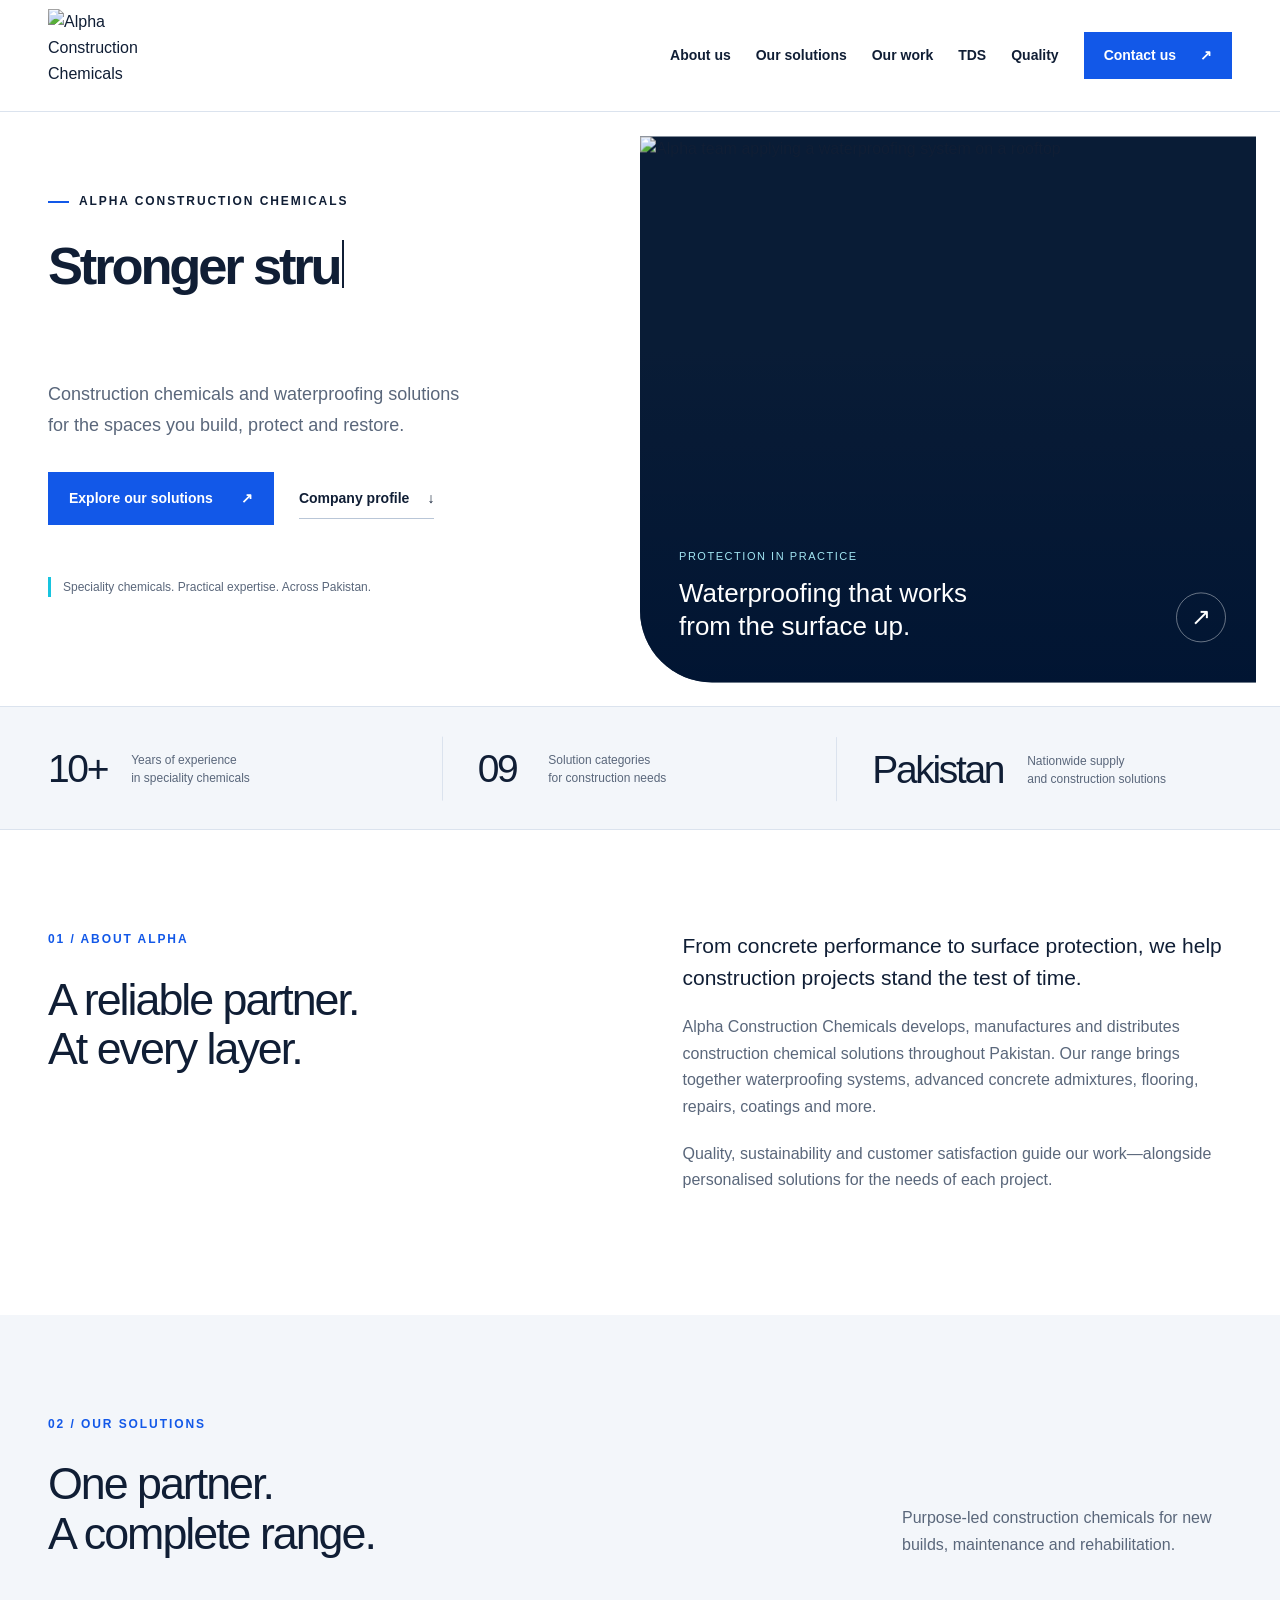
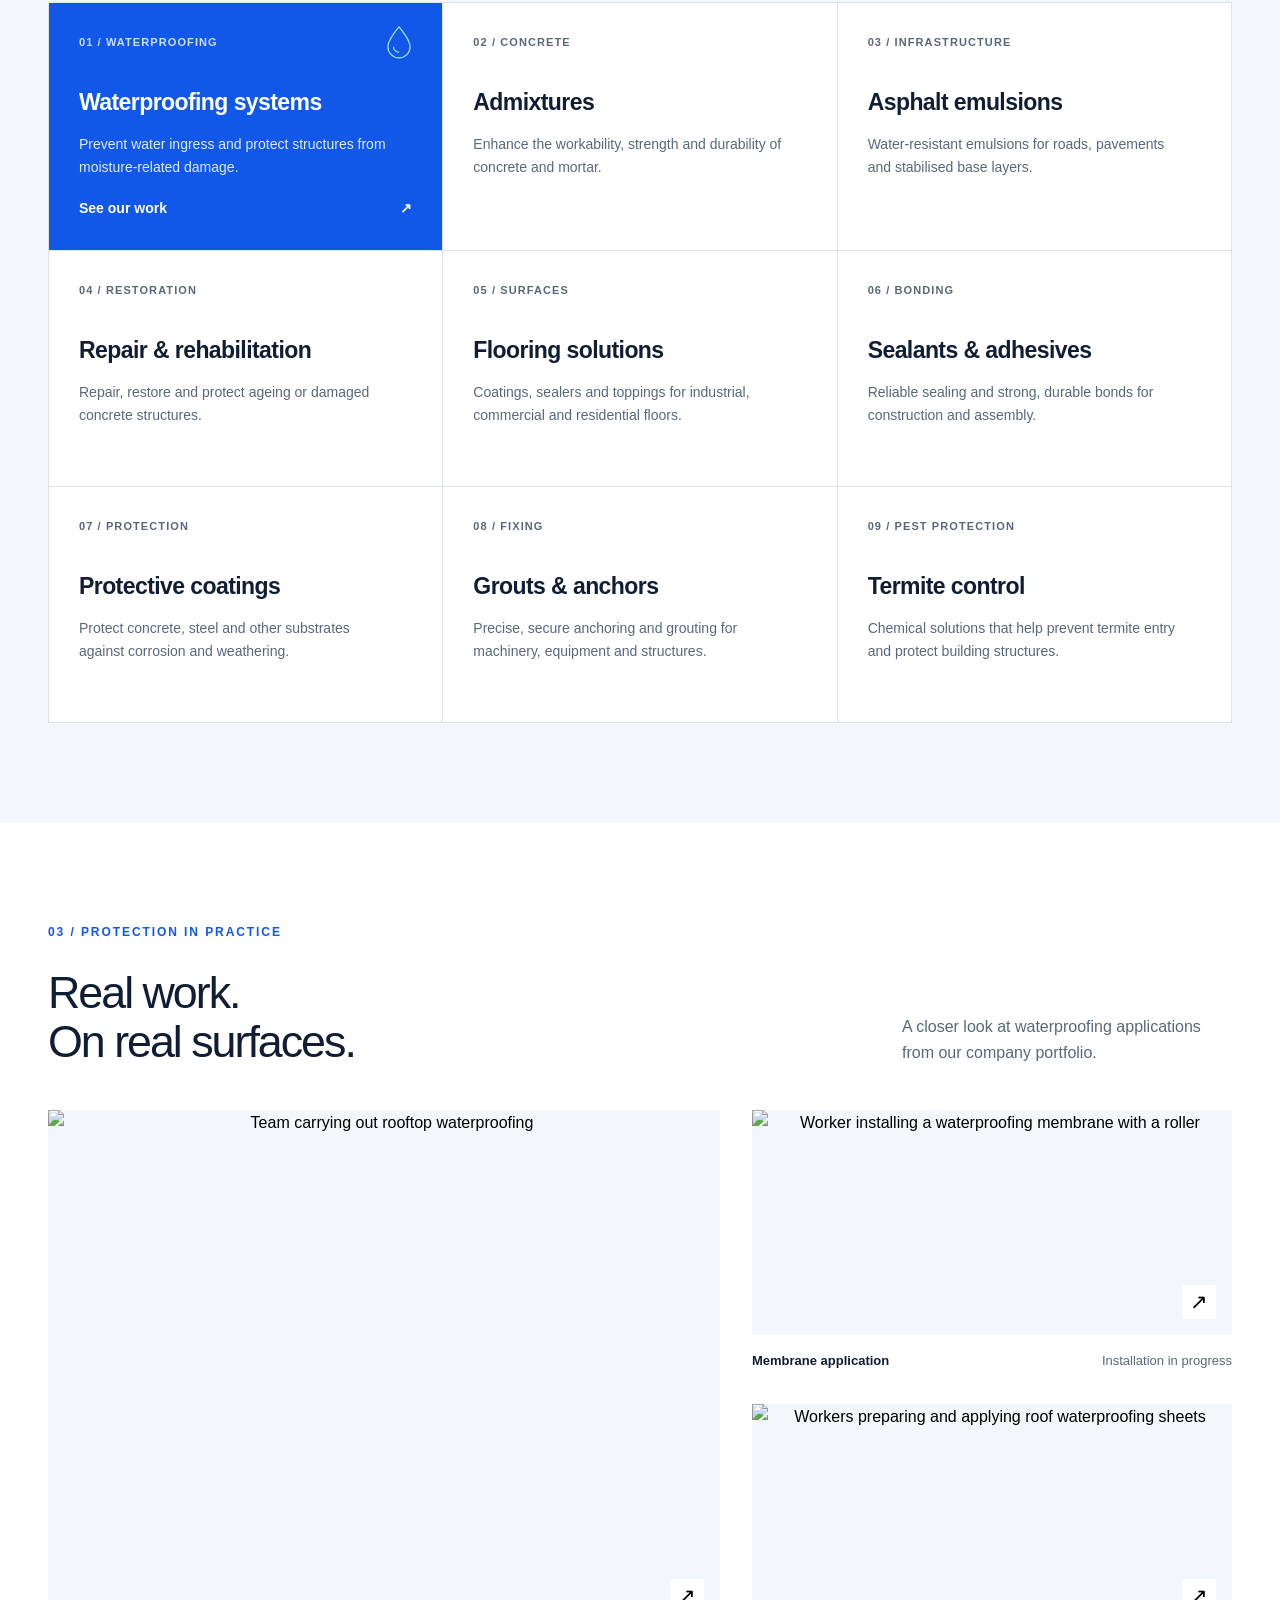
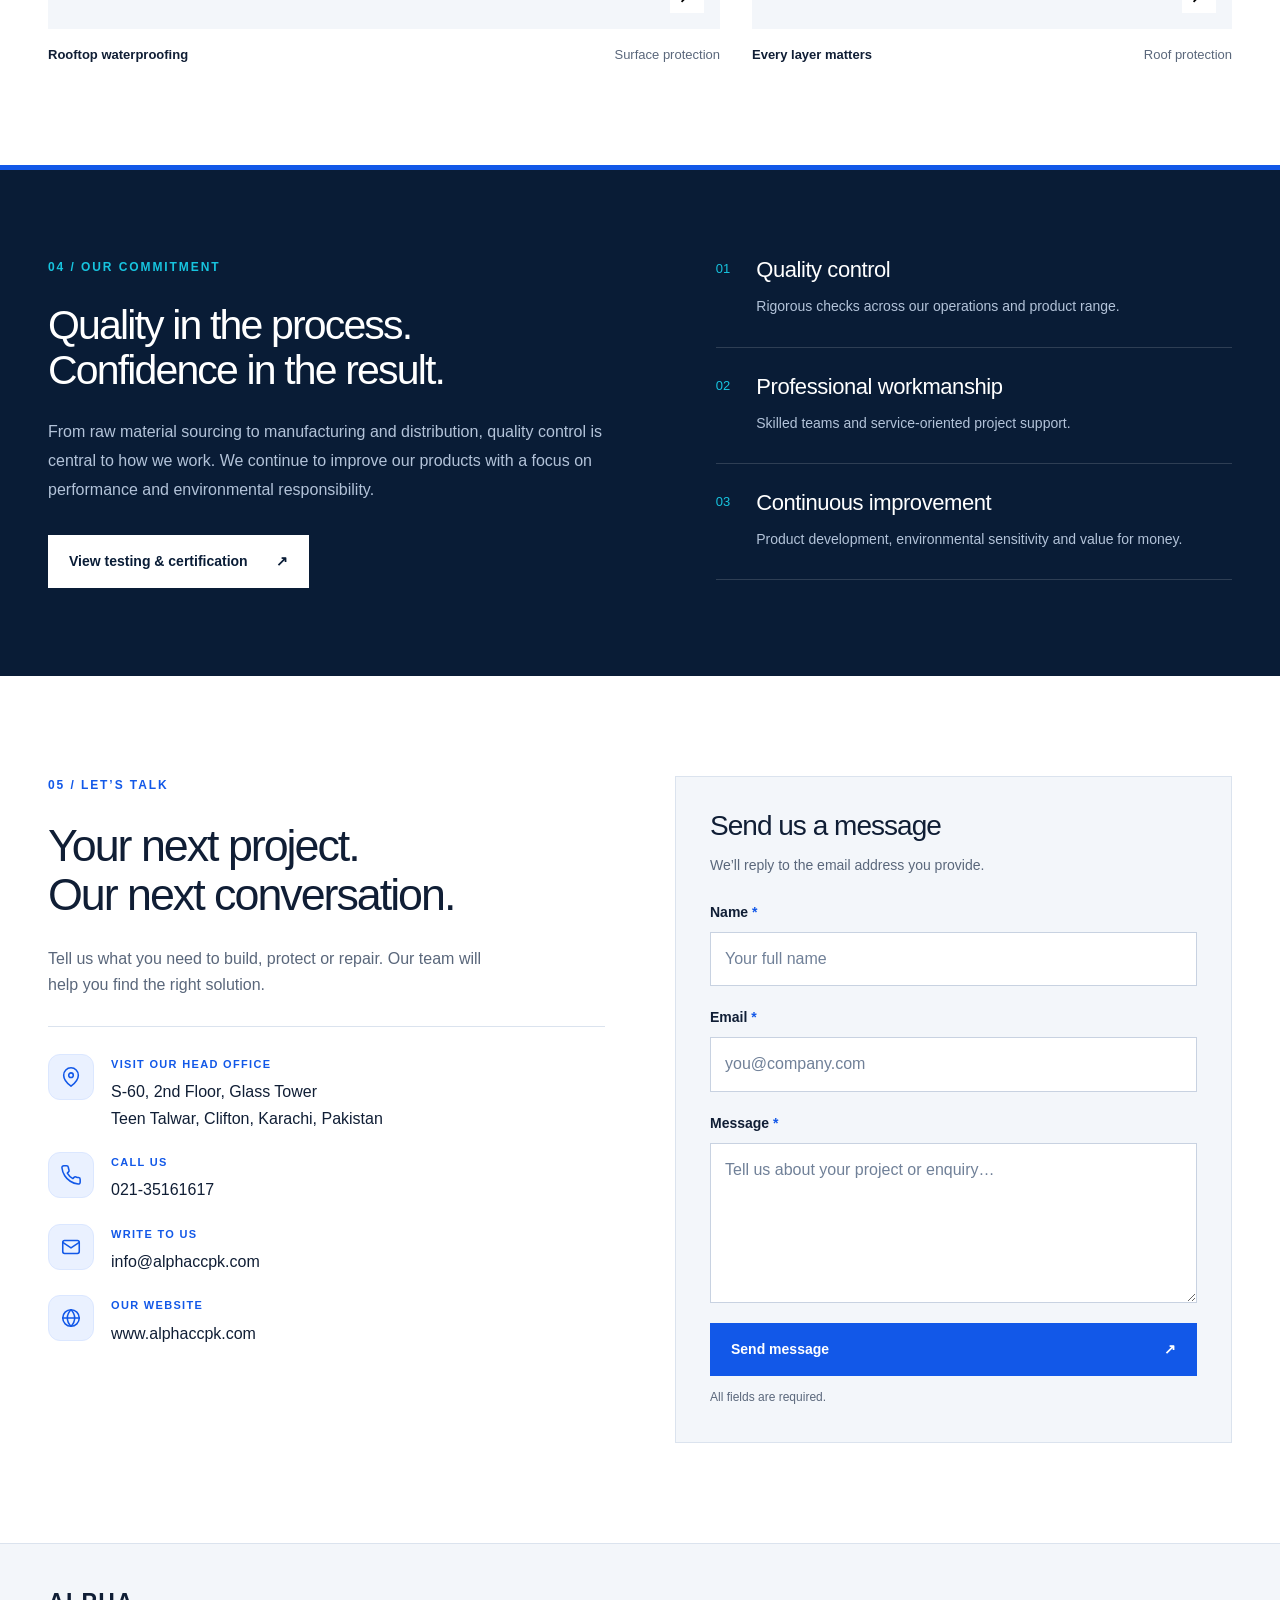
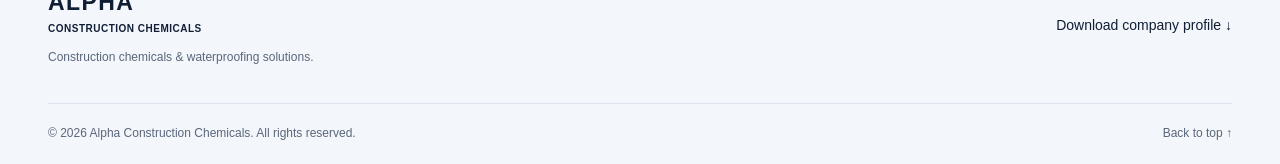
==== index.html @ d0234225 "ALPHA WEB" ====
<!DOCTYPE html>
<html lang="en">

<head>
    <meta charset="UTF-8">
    <meta name="viewport" content="width=device-width, initial-scale=1.0">
    <title>Alpha Construction Chemicals | Waterproofing & Construction Solutions</title>
    <meta name="description"
        content="Alpha Construction Chemicals delivers waterproofing, concrete admixtures, flooring, repair and protective coating solutions across Pakistan. Based in Clifton, Karachi.">
    <meta name="theme-color" content="#074ee8">
    <link rel="icon"
        href="data:image/svg+xml,%3Csvg xmlns='http://www.w3.org/2000/svg' viewBox='0 0 32 32'%3E%3Crect width='32' height='32' rx='6' fill='%23074ee8'/%3E%3Cpath d='M6 24L16 7l10 17h-6l-4-7-4 7z' fill='white'/%3E%3C/svg%3E">
    <link rel="stylesheet" href="styles.css?v=9">
    <script src="typing.js?v=8" defer></script>
    <script src="script.js?v=8" defer></script>
</head>

<body>
    <a class="skip" href="#main">Skip to content</a>
    <header class="header">
        <div class="wrap nav-wrap"><a href="#home" class="brand" aria-label="Alpha Construction Chemicals home"><img
                    src="assets/logo.png" alt="Alpha Construction Chemicals" width="140" height="88"></a><button
                class="menu-toggle" aria-controls="nav" aria-expanded="false">Menu <span
                    aria-hidden="true">☰</span></button>
            <nav id="nav" aria-label="Main navigation"><a href="#about">About us</a><a href="#solutions">Our
                    solutions</a><a href="#projects">Our work</a><a href="tds.html">TDS</a><a
                    href="#quality">Quality</a><a class="nav-cta" href="#contact">Contact us <span
                        aria-hidden="true">↗</span></a></nav>
        </div>
    </header>
    <main id="main">
        <section class="hero" id="home">
            <div class="hero-copy">
                <div class="eyebrow"><span></span> ALPHA CONSTRUCTION CHEMICALS</div>
                <h1>Stronger structures<br><em>Lasting protection   </em></h1>
                <p>Construction chemicals and waterproofing solutions for the spaces you build, protect and restore.</p>
                <div class="actions"><a class="button primary" href="#solutions">Explore our solutions <span
                            aria-hidden="true">↗</span></a><a class="text-link" href="assets/alpha-company-profile.pdf"
                        download>Company profile <span aria-hidden="true">↓</span></a></div>
                <div class="hero-note"><span class="tiny-line"></span> Speciality chemicals. Practical expertise. Across
                    Pakistan.</div>
            </div>
            <div class="hero-visual"><img src="assets/project-3.jpeg"
                    alt="Alpha team applying a waterproofing system on a rooftop" fetchpriority="high">
                <div class="image-shade"></div>
                <div class="image-label"><span>PROTECTION IN PRACTICE</span><strong>Waterproofing that works<br>from the
                        surface up.</strong></div><a class="image-arrow" href="#projects"
                    aria-label="View our project gallery">↗</a>
            </div>
        </section>
        <div class="proof-strip">
            <div class="wrap proof-grid">
                <div><strong aria-label="10 plus"><span data-count="10" data-suffix="+"
                            aria-hidden="true">10+</span></strong><span>Years of experience<br>in speciality
                        chemicals</span></div>
                <div><strong aria-label="9"><span data-count="9" data-digits="2"
                            aria-hidden="true">09</span></strong><span>Solution categories<br>for construction
                        needs</span></div>
                <div><strong>Pakistan</strong><span>Nationwide supply<br>and construction solutions</span></div>
            </div>
        </div>
        <section class="section about wrap" id="about">
            <div>
                <div class="eyebrow blue">01 / ABOUT ALPHA</div>
                <h2>A reliable partner.<br>At every layer.</h2>
            </div>
            <div class="about-copy">
                <p class="lead">From concrete performance to surface protection, we help construction projects stand the
                    test of time.</p>
                <p>Alpha Construction Chemicals develops, manufactures and distributes construction chemical solutions
                    throughout Pakistan. Our range brings together waterproofing systems, advanced concrete admixtures,
                    flooring, repairs, coatings and more.</p>
                <p>Quality, sustainability and customer satisfaction guide our work—alongside personalised solutions for
                    the needs of each project.</p>
            </div>
        </section>
        <section class="solutions section" id="solutions">
            <div class="wrap">
                <div class="section-heading">
                    <div>
                        <div class="eyebrow blue">02 / OUR SOLUTIONS</div>
                        <h2>One partner.<br>A complete range.</h2>
                    </div>
                    <p>Purpose-led construction chemicals for new builds, maintenance and rehabilitation.</p>
                </div>
                <div class="solution-grid">
                    <article class="solution-card featured"><span class="card-number">01 / WATERPROOFING</span><svg
                            class="solution-icon" viewBox="0 0 48 48" fill="none" stroke="currentColor"
                            stroke-width="1.5" aria-hidden="true">
                            <path d="M24 5S10 21 10 30a14 14 0 0 0 28 0C38 21 24 5 24 5Z" />
                            <path d="M17 30a7 7 0 0 0 7 7" />
                        </svg>
                        <h3>Waterproofing systems</h3>
                        <p>Prevent water ingress and protect structures from moisture-related damage.</p><a
                            href="#projects">See our work <span aria-hidden="true">↗</span></a>
                    </article>
                    <article class="solution-card"><span class="card-number">02 / CONCRETE</span>
                        <h3>Admixtures</h3>
                        <p>Enhance the workability, strength and durability of concrete and mortar.</p>
                    </article>
                    <article class="solution-card"><span class="card-number">03 / INFRASTRUCTURE</span>
                        <h3>Asphalt emulsions</h3>
                        <p>Water-resistant emulsions for roads, pavements and stabilised base layers.</p>
                    </article>
                    <article class="solution-card"><span class="card-number">04 / RESTORATION</span>
                        <h3>Repair & rehabilitation</h3>
                        <p>Repair, restore and protect ageing or damaged concrete structures.</p>
                    </article>
                    <article class="solution-card"><span class="card-number">05 / SURFACES</span>
                        <h3>Flooring solutions</h3>
                        <p>Coatings, sealers and toppings for industrial, commercial and residential floors.</p>
                    </article>
                    <article class="solution-card"><span class="card-number">06 / BONDING</span>
                        <h3>Sealants & adhesives</h3>
                        <p>Reliable sealing and strong, durable bonds for construction and assembly.</p>
                    </article>
                    <article class="solution-card"><span class="card-number">07 / PROTECTION</span>
                        <h3>Protective coatings</h3>
                        <p>Protect concrete, steel and other substrates against corrosion and weathering.</p>
                    </article>
                    <article class="solution-card"><span class="card-number">08 / FIXING</span>
                        <h3>Grouts & anchors</h3>
                        <p>Precise, secure anchoring and grouting for machinery, equipment and structures.</p>
                    </article>
                    <article class="solution-card"><span class="card-number">09 / PEST PROTECTION</span>
                        <h3>Termite control</h3>
                        <p>Chemical solutions that help prevent termite entry and protect building structures.</p>
                    </article>
                </div>
            </div>
        </section>
        <section class="section wrap" id="projects">
            <div class="section-heading">
                <div>
                    <div class="eyebrow blue">03 / PROTECTION IN PRACTICE</div>
                    <h2>Real work.<br>On real surfaces.</h2>
                </div>
                <p>A closer look at waterproofing applications from our company portfolio.</p>
            </div>
            <div class="gallery">
                <figure class="gallery-main"><button class="photo-button" data-photo="assets/project-3.jpeg"
                        data-caption="Rooftop waterproofing application"
                        aria-label="Enlarge rooftop waterproofing photograph"><img src="assets/project-3.jpeg"
                            loading="lazy" alt="Team carrying out rooftop waterproofing"><span class="enlarge"
                            aria-hidden="true">↗</span></button>
                    <figcaption><strong>Rooftop waterproofing</strong><span>Surface protection</span></figcaption>
                </figure>
                <figure><button class="photo-button" data-photo="assets/project-2.jpeg"
                        data-caption="Waterproofing membrane installation"
                        aria-label="Enlarge membrane installation photograph"><img src="assets/project-2.jpeg"
                            loading="lazy" alt="Worker installing a waterproofing membrane with a roller"><span
                            class="enlarge" aria-hidden="true">↗</span></button>
                    <figcaption><strong>Membrane application</strong><span>Installation in progress</span></figcaption>
                </figure>
                <figure><button class="photo-button" data-photo="assets/project-1.jpeg"
                        data-caption="Roof membrane preparation and application"
                        aria-label="Enlarge roof membrane photograph"><img src="assets/project-1.jpeg" loading="lazy"
                            alt="Workers preparing and applying roof waterproofing sheets"><span class="enlarge"
                            aria-hidden="true">↗</span></button>
                    <figcaption><strong>Every layer matters</strong><span>Roof protection</span></figcaption>
                </figure>
            </div>
        </section>

        <section class="quality" id="quality">
            <div class="wrap quality-grid">
                <div>
                    <div class="eyebrow cyan">04 / OUR COMMITMENT</div>
                    <h2>Quality in the process.<br>Confidence in the result.</h2>
                    <p>From raw material sourcing to manufacturing and distribution, quality control is central to how
                        we work. We continue to improve our products with a focus on performance and environmental
                        responsibility.</p><a class="button light" href="assets/alpha-company-profile.pdf#page=11"
                        target="_blank" rel="noopener">View testing & certification <span
                            aria-hidden="true">↗</span></a>
                </div>
                <div class="quality-points">
                    <article><span>01</span>
                        <div>
                            <h3>Quality control</h3>
                            <p>Rigorous checks across our operations and product range.</p>
                        </div>
                    </article>
                    <article><span>02</span>
                        <div>
                            <h3>Professional workmanship</h3>
                            <p>Skilled teams and service-oriented project support.</p>
                        </div>
                    </article>
                    <article><span>03</span>
                        <div>
                            <h3>Continuous improvement</h3>
                            <p>Product development, environmental sensitivity and value for money.</p>
                        </div>
                    </article>
                </div>
            </div>
        </section>
        <section class="contact section wrap" id="contact">
            <div class="contact-summary">
                <div class="eyebrow blue">05 / LET’S TALK</div>
                <h2>Your next project.<br>Our next conversation.</h2>
                <p>Tell us what you need to build, protect or repair. Our team will help you find the right solution.
                </p>
                <address class="contact-details">
                    <div class="contact-row">
                        <div class="contact-icon" aria-hidden="true"><svg viewBox="0 0 24 24" fill="none"
                                stroke="currentColor" stroke-width="1.7" stroke-linecap="round" stroke-linejoin="round">
                                <path d="M20 10c0 6-8 12-8 12S4 16 4 10a8 8 0 1 1 16 0Z" />
                                <circle cx="12" cy="10" r="2.5" />
                            </svg></div>
                        <div class="contact-copy"><span>VISIT OUR HEAD OFFICE</span>
                            <p>S-60, 2nd Floor, Glass Tower<br>Teen Talwar, Clifton, Karachi, Pakistan</p>
                        </div>
                    </div>
                    <div class="contact-row">
                        <div class="contact-icon" aria-hidden="true"><svg viewBox="0 0 24 24" fill="none"
                                stroke="currentColor" stroke-width="1.7" stroke-linecap="round" stroke-linejoin="round">
                                <path
                                    d="M22 16.9v3a2 2 0 0 1-2.2 2 19.8 19.8 0 0 1-8.6-3.1 19.5 19.5 0 0 1-6-6 19.8 19.8 0 0 1-3.1-8.7A2 2 0 0 1 4.1 2h3a2 2 0 0 1 2 1.7c.1 1 .4 1.9.7 2.8a2 2 0 0 1-.5 2.1L8 9.9a16 16 0 0 0 6 6l1.3-1.3a2 2 0 0 1 2.1-.5c.9.3 1.8.6 2.8.7a2 2 0 0 1 1.8 2.1Z" />
                            </svg></div>
                        <div class="contact-copy"><span>CALL US</span><a href="tel:+922135161617">021-35161617</a></div>
                    </div>
                    <div class="contact-row">
                        <div class="contact-icon" aria-hidden="true"><svg viewBox="0 0 24 24" fill="none"
                                stroke="currentColor" stroke-width="1.7" stroke-linecap="round" stroke-linejoin="round">
                                <rect x="3" y="5" width="18" height="14" rx="2" />
                                <path d="m3 7 9 6 9-6" />
                            </svg></div>
                        <div class="contact-copy"><span>WRITE TO US</span><a
                                href="mailto:info@alphaccpk.com">info@alphaccpk.com</a></div>
                    </div>
                    <div class="contact-row">
                        <div class="contact-icon" aria-hidden="true"><svg viewBox="0 0 24 24" fill="none"
                                stroke="currentColor" stroke-width="1.7" stroke-linecap="round" stroke-linejoin="round">
                                <circle cx="12" cy="12" r="9" />
                                <path d="M3 12h18M12 3c3 3 4 6 4 9s-1 6-4 9c-3-3-4-6-4-9s1-6 4-9Z" />
                            </svg></div>
                        <div class="contact-copy"><span>OUR WEBSITE</span><a href="https://alphaccpk.com/"
                                target="_blank" rel="noopener">www.alphaccpk.com</a></div>
                    </div>
                </address>
            </div>
            <form class="contact-form" action="https://formsubmit.co/info@alphaccpk.com" method="POST">
                <h3>Send us a message</h3>
                <p>We’ll reply to the email address you provide.</p><input type="hidden" name="_subject"
                    value="New website enquiry | Alpha Construction Chemicals"><input type="hidden" name="_template"
                    value="table">
                <div class="form-trap" aria-hidden="true"><label for="contact-website">Leave this field
                        empty</label><input id="contact-website" type="text" name="_honey" tabindex="-1"
                        autocomplete="off"></div>
                <div class="field"><label for="contact-name">Name <span aria-hidden="true">*</span></label><input
                        id="contact-name" name="name" type="text" autocomplete="name" placeholder="Your full name"
                        minlength="2" maxlength="120" required></div>
                <div class="field"><label for="contact-email">Email <span aria-hidden="true">*</span></label><input
                        id="contact-email" name="email" type="email" autocomplete="email" placeholder="you@company.com"
                        maxlength="254" required></div>
                <div class="field"><label for="contact-message">Message <span
                            aria-hidden="true">*</span></label><textarea id="contact-message" name="message" rows="5"
                        placeholder="Tell us about your project or enquiry…" minlength="10" maxlength="5000"
                        required></textarea></div><button class="button primary" type="submit">Send message <span
                        aria-hidden="true">↗</span></button>
                <p class="form-note">All fields are required.</p>
            </form>
        </section>
    </main>
    <footer>
        <div class="wrap footer-main">
            <div><strong>ALPHA<span> CONSTRUCTION CHEMICALS</span></strong>
                <p>Construction chemicals & waterproofing solutions.</p>
            </div><a href="assets/alpha-company-profile.pdf" download>Download company profile ↓</a>
        </div>
        <div class="wrap footer-bottom"><span>© <span id="year">2026</span> Alpha Construction Chemicals. All rights
                reserved.</span><a href="#home">Back to top ↑</a></div>
    </footer>
    <dialog id="photo-dialog" aria-label="Project photo"><button class="dialog-close"
            aria-label="Close enlarged photo">✕</button><img id="dialog-image" src="assets/project-3.jpeg" alt="">
        <p id="dialog-caption"></p>
    </dialog>
</body>

</html>
---- styles.css ----
:root {
    --blue: #1258e8;
    --cyan: #17c4df;
    --ink: #101e35;
    --muted: #5a677b;
    --line: #dbe3ee;
    --pale: #f3f6fa;
    --navy: #091c36
}

* {
    box-sizing: border-box
}

html {
    scroll-behavior: smooth;
    scroll-padding-top: 104px
}

body {
    margin: 0;
    color: var(--ink);
    background: #fff;
    font-family: Arial, Helvetica, sans-serif;
    font-size: 16px;
    line-height: 1.65
}

a {
    color: inherit;
    text-decoration: none
}

button {
    font: inherit
}

a,
button {
    -webkit-tap-highlight-color: transparent
}

a:focus-visible,
button:focus-visible {
    outline: 3px solid var(--cyan);
    outline-offset: 5px
}

img {
    max-width: 100%;
    display: block
}

h1,
h2,
h3,
p,
figure {
    margin: 0
}

h1,
h2,
h3 {
    line-height: 1.1;
    letter-spacing: -.045em
}

p {
    color: var(--muted)
}

.wrap {
    width: min(1200px, calc(100% - 96px));
    margin: auto
}

.topbar {
    background: var(--navy);
    color: #d8e4f5;
    font-size: 12px;
    letter-spacing: .02em;
    padding: 10px 0
}

.topbar .wrap {
    display: flex;
    justify-content: space-between
}

.divider {
    opacity: .35;
    padding: 0 15px
}

.header {
    height: 92px;
    background: #fffffff7;
    position: sticky;
    top: 0;
    z-index: 20;
    border-bottom: 1px solid var(--line);
    backdrop-filter: blur(12px)
}

.nav-wrap {
    display: flex;
    height: 100%;
    align-items: center;
    justify-content: space-between
}

.brand img {
    width: 140px;
    height: 88px;
    object-fit: cover
}

.brand {
    margin-left: -18px
}

nav {
    display: flex;
    gap: 33px;
    align-items: center;
    font-size: 14px;
    font-weight: 600
}

nav>a:not(.nav-cta):hover {
    color: var(--blue)
}

.nav-cta {
    background: var(--blue);
    color: white;
    padding: 12px 20px;
    display: flex;
    gap: 24px
}

.menu-toggle {
    display: none
}

.hero {
    display: grid;
    grid-template-columns: 1fr 1fr;
    min-height: 594px;
    max-width: 1600px;
    margin: auto
}

.hero-copy {
    padding: 80px 45px 54px max(48px, calc((100vw - 1200px)/2))
}

.eyebrow {
    font-size: 12px;
    letter-spacing: .16em;
    font-weight: 700;
    display: flex;
    align-items: center;
    gap: 10px;
    margin-bottom: 25px
}

.eyebrow>span {
    width: 21px;
    height: 2px;
    background: var(--blue)
}

.blue {
    color: var(--blue)
}

.cyan {
    color: var(--cyan)
}

h1 {
    font-size: clamp(42px, 4.1vw, 64px);
    font-weight: 600;
    line-height: 1.09;
    letter-spacing: -.06em
}

h1 em {
    font-style: normal;
    color: var(--blue)
}

.hero-copy>p {
    font-size: 18px;
    max-width: 435px;
    margin: 28px 0 32px;
    line-height: 1.7
}

.actions {
    display: flex;
    align-items: center;
    flex-wrap: wrap;
    gap: 25px
}

.button {
    display: inline-flex;
    gap: 28px;
    justify-content: space-between;
    align-items: center;
    padding: 15px 21px;
    font-size: 14px;
    font-weight: 600;
    transition: background .2s, transform .2s
}

.button:hover {
    transform: translateY(-2px)
}

.primary {
    background: var(--blue);
    color: white
}

.primary:hover,
.nav-cta:hover {
    background: #0042c7
}

.text-link {
    display: inline-flex;
    align-items: center;
    gap: 18px;
    font-size: 14px;
    font-weight: 600;
    border-bottom: 1px solid #b9c6d7;
    padding: 8px 0
}

.text-link:hover {
    color: var(--blue);
    border-color: var(--blue)
}

.hero-note {
    margin-top: 52px;
    font-size: 12px;
    color: var(--muted);
    display: flex;
    align-items: center;
    gap: 12px
}

.tiny-line {
    height: 20px;
    width: 3px;
    background: var(--cyan)
}

.hero-visual {
    position: relative;
    overflow: hidden;
    margin: 24px 24px 24px 0;
    min-height: 470px;
    background: var(--navy);
    border-bottom-left-radius: 72px
}

.hero-visual>img {
    width: 100%;
    height: 100%;
    object-fit: cover;
    position: absolute;
    object-position: 52% center
}

.image-shade {
    position: absolute;
    inset: 0;
    background: linear-gradient(0deg, rgba(0, 20, 50, .88), transparent 62%)
}

.image-label {
    position: absolute;
    bottom: 39px;
    left: 39px;
    color: white
}

.image-label>span {
    font-size: 11px;
    letter-spacing: .14em;
    color: #a2e6f3;
    display: block;
    margin-bottom: 13px
}

.image-label>strong {
    font-size: 26px;
    line-height: 1.2;
    font-weight: 500
}

.image-arrow {
    position: absolute;
    bottom: 40px;
    right: 30px;
    display: grid;
    place-items: center;
    width: 50px;
    height: 50px;
    border: 1px solid #ffffff66;
    border-radius: 50%;
    color: white;
    font-size: 24px
}

.image-arrow:hover {
    background: var(--blue)
}

.proof-strip {
    background: var(--pale);
    border-top: 1px solid var(--line);
    border-bottom: 1px solid var(--line)
}

.proof-grid {
    display: grid;
    grid-template-columns: 1fr 1fr 1fr;
    padding: 29px 0
}

.proof-grid>div {
    display: flex;
    gap: 24px;
    align-items: center;
    padding: 0 35px;
    border-right: 1px solid var(--line)
}

.proof-grid>div:first-child {
    padding-left: 0
}

.proof-grid>div:last-child {
    border: 0
}

.proof-grid strong {
    font-size: 39px;
    font-weight: 500;
    letter-spacing: -.06em
}

.proof-grid span {
    font-size: 12px;
    color: var(--muted);
    line-height: 1.55
}

.section {
    padding-top: 100px;
    padding-bottom: 100px
}

h2 {
    font-size: clamp(34px, 3.5vw, 49px);
    font-weight: 500
}

.about {
    display: grid;
    grid-template-columns: 1fr 1fr;
    gap: 85px
}

.about-copy p {
    margin-bottom: 21px
}

.about-copy .lead {
    font-size: 21px;
    line-height: 1.5;
    color: var(--ink)
}

.section-heading {
    display: flex;
    align-items: flex-end;
    justify-content: space-between;
    gap: 50px;
    margin-bottom: 44px
}

.section-heading>p {
    max-width: 330px
}

.solutions {
    background: var(--pale)
}

.solution-grid {
    display: grid;
    grid-template-columns: repeat(3, 1fr);
    gap: 1px;
    background: var(--line);
    border: 1px solid var(--line)
}

.solution-card {
    background: white;
    min-height: 235px;
    padding: 30px;
    transition: background .2s;
    position: relative
}

.solution-card:hover {
    background: #f9fbff
}

.card-number {
    font-size: 11px;
    letter-spacing: .1em;
    font-weight: 600;
    color: var(--muted);
    display: block;
    margin-bottom: 38px
}

.solution-card h3 {
    font-size: 23px;
    letter-spacing: -.025em;
    margin-bottom: 16px;
    line-height: 1.2
}

.solution-card p {
    font-size: 14px;
    line-height: 1.65;
    max-width: 310px
}

.featured {
    background: var(--blue);
    color: white
}

.featured:hover {
    background: #064ad3
}

.featured .card-number {
    color: #cddfff
}

.featured p {
    color: #e0ecff
}

.featured a {
    margin-top: 18px;
    display: flex;
    justify-content: space-between;
    font-size: 14px;
    font-weight: 600
}

.solution-icon {
    width: 38px;
    height: 38px;
    position: absolute;
    right: 24px;
    top: 20px;
    color: #a6eaff
}

.gallery {
    display: grid;
    grid-template-columns: 1.4fr 1fr;
    gap: 32px
}

.gallery-main {
    grid-row: span 2;
    display: flex;
    flex-direction: column
}

.photo-button {
    display: block;
    border: 0;
    padding: 0;
    position: relative;
    width: 100%;
    background: var(--pale);
    cursor: zoom-in;
    overflow: hidden
}

.photo-button img {
    width: 100%;
    height: 225px;
    object-fit: cover;
    transition: transform .5s
}

.gallery-main .photo-button {
    flex: 1
}

.gallery-main img {
    position: absolute;
    inset: 0;
    width: 100%;
    height: 100%;
    object-fit: cover;
    object-position: 48% center
}

.photo-button:hover img {
    transform: scale(1.035)
}

.enlarge {
    position: absolute;
    right: 16px;
    bottom: 16px;
    display: grid;
    place-items: center;
    background: white;
    width: 34px;
    height: 34px;
    font-size: 21px
}

figcaption {
    display: flex;
    justify-content: space-between;
    gap: 12px;
    margin-top: 15px;
    font-size: 13px
}

figcaption strong {
    font-weight: 600
}

figcaption>span {
    color: var(--muted)
}

.quality {
    background: var(--navy);
    color: white;
    padding: 88px 0;
    position: relative;
    border-top: 5px solid var(--blue)
}

.quality-grid {
    display: grid;
    grid-template-columns: 1.1fr 1fr;
    gap: 100px
}

.quality h2 {
    font-size: 41px
}

.quality p {
    color: #b3c3d9;
    margin: 25px 0 30px;
    line-height: 1.8
}

.light {
    background: white;
    color: var(--navy)
}

.quality-points article {
    display: flex;
    gap: 26px;
    padding: 27px 0;
    border-bottom: 1px solid #ffffff26
}

.quality-points article:first-child {
    padding-top: 0
}

.quality-points article>span {
    color: var(--cyan);
    font-size: 13px
}

.quality-points h3 {
    font-size: 22px;
    letter-spacing: -.02em;
    font-weight: 500
}

.quality-points p {
    font-size: 14px;
    margin: 12px 0 0
}

.contact {
    display: grid;
    grid-template-columns: 1.25fr 1fr;
    gap: 100px
}

.contact>div>p {
    margin: 27px 0
}

.contact-details {
    font-style: normal;
    border-left: 1px solid var(--line);
    padding-left: 45px;
    display: grid;
    gap: 25px
}

.contact-details span {
    font-size: 11px;
    color: var(--blue);
    font-weight: bold;
    letter-spacing: .12em;
    display: block;
    margin-bottom: 9px
}

.contact-details p,
.contact-details a {
    color: var(--ink);
    font-size: 18px;
    line-height: 1.7
}

.contact-details a:hover {
    color: var(--blue)
}

footer {
    background: var(--pale);
    border-top: 1px solid var(--line);
    font-size: 12px
}

.footer-main {
    display: flex;
    align-items: center;
    justify-content: space-between;
    padding-top: 40px;
    padding-bottom: 35px;
    gap: 25px
}

.footer-main strong {
    font-size: 23px;
    letter-spacing: .06em
}

.footer-main strong>span {
    font-size: 10px;
    letter-spacing: .05em;
    display: block
}

.footer-main p {
    margin-top: 10px;
    font-size: 12px
}

.footer-main>a {
    font-size: 14px
}

.footer-bottom {
    display: flex;
    justify-content: space-between;
    border-top: 1px solid var(--line);
    padding-top: 20px;
    padding-bottom: 20px;
    gap: 25px;
    color: var(--muted)
}

dialog {
    border: 0;
    padding: 18px;
    background: #fff;
    width: min(1000px, 90vw);
    max-height: 90vh;
    color: var(--ink)
}

dialog::backdrop {
    background: #061327e8
}

dialog img {
    max-height: 72vh;
    width: 100%;
    object-fit: contain
}

dialog p {
    padding: 12px 0 0
}

.dialog-close {
    position: absolute;
    right: 23px;
    top: 23px;
    background: white;
    border: 1px solid var(--line);
    cursor: pointer;
    width: 42px;
    height: 42px;
    font-size: 20px;
    z-index: 1
}

.skip {
    position: fixed;
    top: -80px;
    left: 20px;
    background: white;
    z-index: 40;
    padding: 12px
}

.skip:focus {
    top: 10px
}

@media(min-width:1600px) {
    .hero-copy {
        padding-left: 100px
    }
}

@media(max-width:1100px) {
    .wrap {
        width: calc(100% - 56px)
    }

    .hero-copy {
        padding-left: 28px;
        padding-right: 28px
    }

    .hero {
        min-height: 560px
    }

    .hero-copy>p {
        font-size: 16px
    }

    .hero .actions {
        gap: 13px
    }

    .hero .button {
        gap: 16px
    }

    .hero-note {
        margin-top: 32px
    }

    .proof-grid>div {
        padding: 0 20px;
        gap: 16px
    }

    .proof-grid strong {
        font-size: 30px
    }

    .about,
    .quality-grid,
    .contact {
        gap: 50px
    }

    .solution-card {
        padding: 24px
    }

    .solution-card h3 {
        font-size: 21px
    }

    nav {
        gap: 23px
    }

    .gallery figcaption {
        flex-direction: column;
        gap: 2px
    }

    .quality h2 {
        font-size: 36px
    }
}

@media(max-width:760px) {
    html {
        scroll-padding-top: 80px
    }

    .wrap {
        width: calc(100% - 40px)
    }

    .topbar {
        font-size: 11px
    }

    .topbar .wrap>span {
        display: none
    }

    .topbar .wrap {
        justify-content: center
    }

    .header {
        height: 77px
    }

    .brand img {
        height: 76px;
        width: 122px
    }

    .brand {
        margin-left: -14px
    }

    .menu-toggle {
        display: flex;
        gap: 14px;
        align-items: center;
        border: 1px solid var(--line);
        background: white;
        padding: 8px 12px;
        font-size: 14px
    }

    .menu-toggle span {
        font-size: 20px
    }

    nav {
        display: none;
        position: absolute;
        top: 76px;
        left: 0;
        right: 0;
        background: #fff;
        padding: 20px;
        border-bottom: 1px solid var(--line);
        box-shadow: 0 15px 20px #10203912
    }

    nav.open {
        display: flex;
        flex-direction: column;
        align-items: stretch;
        gap: 0
    }

    nav a {
        padding: 12px 10px
    }

    nav .nav-cta {
        margin-top: 10px
    }

    .hero {
        display: flex;
        flex-direction: column;
        min-height: 0
    }

    .hero-copy {
        padding: 45px 20px 34px
    }

    .eyebrow {
        font-size: 11px;
        margin-bottom: 21px
    }

    h1 {
        font-size: clamp(39px, 8.7vw, 62px)
    }

    .hero-copy>p {
        font-size: 17px;
        max-width: 490px;
        margin-top: 23px;
        margin-bottom: 24px
    }

    .hero-note {
        margin-top: 28px
    }

    .hero-visual {
        min-height: 330px;
        margin: 0 20px 25px;
        border-bottom-left-radius: 50px
    }

    .image-label {
        left: 26px;
        bottom: 28px
    }

    .image-label strong {
        font-size: 23px
    }

    .image-label>span {
        font-size: 10px
    }

    .image-arrow {
        bottom: 28px;
        right: 22px;
        width: 43px;
        height: 43px
    }

    .proof-grid {
        padding: 23px 0;
        grid-template-columns: repeat(3, 1fr)
    }

    .proof-grid>div {
        display: block;
        padding: 0 13px
    }

    .proof-grid strong {
        font-size: 29px;
        display: block;
        margin-bottom: 8px
    }

    .proof-grid>div:last-child {
        padding-right: 0
    }

    .proof-grid span {
        font-size: 10px;
        line-height: 1.6;
        display: block
    }

    .proof-grid>div:last-child strong {
        font-size: 23px;
        line-height: 1.95;
        margin-bottom: 0
    }

    .section {
        padding-top: 64px;
        padding-bottom: 64px
    }

    h2 {
        font-size: 36px
    }

    .about,
    .contact,
    .quality-grid {
        grid-template-columns: 1fr;
        gap: 30px
    }

    .about-copy .lead {
        font-size: 20px
    }

    .section-heading {
        display: block;
        margin-bottom: 30px
    }

    .section-heading>p {
        margin-top: 22px;
        max-width: 100%
    }

    .solution-grid {
        grid-template-columns: 1fr 1fr
    }

    .solution-card {
        padding: 23px 20px;
        min-height: 210px
    }

    .card-number {
        font-size: 10px;
        letter-spacing: .04em;
        margin-bottom: 26px
    }

    .solution-card h3 {
        font-size: 21px;
        overflow-wrap: anywhere
    }

    .solution-card p {
        font-size: 14px
    }

    .featured {
        grid-column: span 2
    }

    .featured p {
        max-width: 100%
    }

    .featured a {
        max-width: 220px
    }

    .solution-icon {
        top: 21px;
        right: 22px
    }

    .gallery {
        grid-template-columns: 1fr;
        gap: 27px
    }

    .gallery-main {
        grid-row: auto
    }

    .gallery-main img {
        position: static;
        height: 310px
    }

    .photo-button img {
        height: 260px
    }

    .gallery figcaption {
        flex-direction: row;
        font-size: 12px
    }

    .quality {
        padding: 60px 0
    }

    .quality h2 {
        font-size: 35px
    }

    .quality-grid {
        gap: 45px
    }

    .contact-details {
        border-left: 0;
        border-top: 1px solid var(--line);
        padding: 30px 0 0;
        margin-top: 12px;
        gap: 22px
    }

    .footer-main {
        align-items: flex-start;
        flex-direction: column
    }

    .footer-bottom {
        flex-direction: column;
        gap: 10px
    }
}

@media(max-width:380px) {
    .solution-grid {
        grid-template-columns: 1fr
    }

    .featured {
        grid-column: auto
    }

    .actions {
        gap: 12px
    }

    .proof-grid span {
        font-size: 10px
    }

    .hero-visual {
        min-height: 300px
    }

    .image-label strong {
        font-size: 21px
    }

    .image-arrow {
        right: 15px
    }

    .gallery figcaption {
        flex-direction: column
    }
}

@media(prefers-reduced-motion:reduce) {
    html {
        scroll-behavior: auto
    }

    *,
    *:before,
    *:after {
        transition: none !important
    }
}

/* Motion and interactive states */
.header {
    transition: box-shadow .3s ease, background .3s ease
}

.header.is-scrolled {
    box-shadow: 0 5px 25px #091c3610;
    background: #fffffffa
}

nav>a:not(.nav-cta) {
    position: relative;
    padding: 10px 0;
    transition: color .22s ease
}

nav>a:not(.nav-cta)::after {
    content: "";
    position: absolute;
    left: 0;
    right: 0;
    bottom: 3px;
    height: 2px;
    background: linear-gradient(90deg, var(--blue), var(--cyan));
    transform: scaleX(0);
    transform-origin: left;
    transition: transform .28s ease
}

nav>a:not(.nav-cta):is(:hover, :focus-visible)::after {
    transform: scaleX(1)
}

.nav-cta,
.button {
    transition: background .25s ease, transform .25s ease, box-shadow .25s ease
}

.nav-cta:hover,
.button:hover {
    box-shadow: 0 8px 22px #1258e826
}

.nav-cta>span,
.button>span,
.text-link>span,
.featured a>span {
    display: inline-block;
    transition: transform .25s ease
}

:is(.nav-cta, .button, .text-link, .featured a):hover>span {
    transform: translate(3px, -3px)
}

.text-link {
    transition: color .25s ease, border-color .25s ease
}

.solution-card {
    transition: transform .3s cubic-bezier(.2, .7, .2, 1), box-shadow .3s ease, background .3s ease;
    isolation: isolate
}

.solution-card::after {
    content: "";
    position: absolute;
    left: 0;
    right: 0;
    bottom: 0;
    height: 3px;
    background: linear-gradient(90deg, var(--blue), var(--cyan));
    transform: scaleX(0);
    transform-origin: left;
    transition: transform .3s ease
}

.solution-card.featured::after {
    background: var(--cyan)
}

.solution-card h3 {
    transition: color .25s ease
}

.solution-card:focus-within {
    box-shadow: 0 12px 30px #091c3618;
    z-index: 2
}

.solution-card:focus-within::after {
    transform: scaleX(1)
}

.image-arrow {
    transition: transform .25s ease, background .25s ease, border-color .25s ease
}

.image-arrow:hover {
    transform: translateY(-3px);
    border-color: var(--blue)
}

.enlarge {
    transition: transform .25s ease, background .25s ease, color .25s ease
}

.photo-button:is(:hover, :focus-visible) .enlarge {
    transform: translate(2px, -2px);
    background: var(--blue);
    color: #fff
}

.quality-points article {
    transition: border-color .3s ease
}

.quality-points article:hover {
    border-color: var(--cyan)
}

.contact-details a,
footer a {
    transition: color .25s ease
}

footer a:hover {
    color: var(--blue)
}

@media(hover:hover) and (pointer:fine) {
    .solution-card:hover {
        transform: translateY(-6px);
        box-shadow: 0 14px 35px #091c361a;
        z-index: 2
    }

    .solution-card:hover::after {
        transform: scaleX(1)
    }

    .solution-card:not(.featured):hover h3 {
        color: var(--blue)
    }
}

@media(max-width:760px) {
    nav>a:not(.nav-cta) {
        padding: 12px 10px
    }

    nav>a:not(.nav-cta)::after {
        left: 10px;
        right: 10px
    }

    nav.open {
        animation: menu-enter .22s ease both
    }
}

@keyframes menu-enter {
    from {
        opacity: 0;
        transform: translateY(-8px)
    }

    to {
        opacity: 1;
        transform: translateY(0)
    }
}

@media(prefers-reduced-motion:reduce) {

    *,
    *::before,
    *::after {
        animation: none !important;
        transition: none !important
    }

    .solution-card:hover,
    .button:hover,
    .image-arrow:hover,
    .photo-button:hover img {
        transform: none
    }
}

/* Give the supplied logo breathing room inside the navigation. */
.brand {
    margin-left: 0;
    display: flex;
    align-items: center;
    justify-content: center;
    flex-shrink: 0
}

.brand img {
    width: 140px;
    height: 94px;
    object-fit: cover;
    object-position: center
}

.proof-grid strong [data-count] {
    display: inline;
    font: inherit;
    color: inherit;
    line-height: inherit;
    letter-spacing: inherit;
    font-variant-numeric: tabular-nums
}

.proof-grid strong:has([data-count]) {
    min-width: 2.15ch
}

@media(max-width:760px) {
    .brand {
        margin-left: 0
    }

    .brand img {
        width: 120px;
        height: 82px
    }

    .proof-grid strong [data-count] {
        font: inherit;
        margin: 0
    }
}

/* Larger brand with space above and below the visible artwork. */
.header {
    height: 112px
}

html {
    scroll-padding-top: 128px
}

@media(max-width:760px) {
    .header {
        height: 98px
    }

    nav {
        top: 97px
    }

    html {
        scroll-padding-top: 114px
    }
}

/* Typewriter heading keeps its full size while characters appear. */
.typing-heading .typing-character {
    position: relative
}

.typing-heading .typing-character.pending {
    visibility: hidden
}

.typing-heading .typing-character.cursor::after {
    content: "";
    position: absolute;
    left: 100%;
    top: .08em;
    height: .92em;
    width: 2px;
    margin-left: 2px;
    background: currentColor;
    animation: typing-caret .7s steps(1, end) infinite;
    pointer-events: none
}

@keyframes typing-caret {

    0%,
    49% {
        opacity: 1
    }

    50%,
    100% {
        opacity: 0
    }
}

/* @media(prefers-reduced-motion:reduce) {
    .typing-heading .typing-character.pending {
        visibility: visible
    }

    .typing-heading .typing-character.cursor::after {
        display: none
    }
} */

/* Product technical sheets and contact form. */
nav {
    gap: 25px
}

.tds-section {
    background: var(--pale);
    border-top: 1px solid var(--line)
}

.tds-grid {
    display: grid;
    grid-template-columns: 1fr 1fr;
    gap: 24px;
    align-items: start
}

.tds-group {
    background: #fff;
    border: 1px solid var(--line)
}

.tds-group summary {
    cursor: pointer;
    display: flex;
    gap: 16px;
    align-items: center;
    padding: 24px;
    font-size: 20px;
    font-weight: 600;
    list-style: none
}

.tds-group summary::-webkit-details-marker {
    display: none
}

.tds-group summary::after {
    content: '+';
    font-size: 23px;
    font-weight: 400;
    color: var(--blue)
}

.tds-group[open] summary::after {
    content: '−'
}

.tds-count {
    margin-left: auto;
    color: var(--muted);
    font-size: 12px;
    font-weight: 400;
    white-space: nowrap
}

.tds-group ul {
    list-style: none;
    padding: 0 24px 12px;
    margin: 0
}

.tds-file {
    display: flex;
    justify-content: space-between;
    align-items: center;
    gap: 15px;
    padding: 17px 0;
    border-top: 1px solid var(--line);
    font-size: 14px;
    font-weight: 600;
    transition: color .25s ease, padding .25s ease
}

.tds-file:hover {
    color: var(--blue);
    padding-left: 5px
}

.tds-action {
    color: var(--blue);
    font-size: 12px;
    white-space: nowrap;
    font-weight: 400
}

.tds-note {
    font-size: 14px;
    margin-top: 26px
}

.tds-note a {
    color: var(--blue);
    text-decoration: underline;
    text-underline-offset: 4px
}

.tds-note a:last-child {
    margin-left: 15px
}

.contact {
    grid-template-columns: 1fr 1fr;
    gap: 70px;
    align-items: start
}

.contact-summary .contact-details {
    border-left: 0;
    border-top: 1px solid var(--line);
    padding: 27px 0 0;
    gap: 20px
}

.contact-summary>p {
    max-width: 440px
}

.contact-summary .contact-details p,
.contact-summary .contact-details a {
    font-size: 16px
}

.contact-form {
    background: var(--pale);
    border: 1px solid var(--line);
    padding: 34px
}

.contact-form h3 {
    font-size: 28px;
    font-weight: 500;
    letter-spacing: -.035em
}

.contact-form>p {
    margin: 12px 0 24px;
    font-size: 14px
}

.field {
    margin-bottom: 20px
}

.field label {
    display: block;
    font-size: 14px;
    font-weight: 600;
    margin-bottom: 8px
}

.field label>span {
    color: var(--blue)
}

.field input,
.field textarea {
    display: block;
    width: 100%;
    border: 1px solid #c8d2e1;
    background: white;
    padding: 13px 14px;
    font: inherit;
    color: var(--ink);
    border-radius: 0;
    transition: border-color .2s ease, box-shadow .2s ease;
    min-width: 0
}

.field textarea {
    resize: vertical;
    min-height: 145px
}

.field input:focus,
.field textarea:focus {
    outline: none;
    border-color: var(--blue);
    box-shadow: 0 0 0 3px #1258e817
}

.field input::placeholder,
.field textarea::placeholder {
    color: #708098
}

.contact-form button {
    border: 0;
    cursor: pointer;
    width: 100%;
    font: inherit;
    font-size: 14px;
    font-weight: 600
}

.contact-form .form-note {
    font-size: 12px;
    margin: 12px 0 0
}

.form-trap {
    display: none
}

@media(min-width:761px) and (max-width:1100px) {
    nav {
        gap: 16px;
        font-size: 13px
    }

    .nav-cta {
        padding: 12px 16px
    }

    .contact {
        gap: 35px
    }

    .tds-group summary {
        padding: 20px;
        font-size: 18px
    }

    .tds-group ul {
        padding-left: 20px;
        padding-right: 20px
    }
}

@media(max-width:760px) {

    .tds-grid,
    .contact {
        grid-template-columns: 1fr;
        gap: 24px
    }

    .tds-group summary {
        padding: 20px;
        font-size: 19px
    }

    .tds-group ul {
        padding-left: 20px;
        padding-right: 20px
    }

    .tds-file {
        font-size: 13px
    }

    .tds-note a:last-child {
        display: block;
        margin: 15px 0 0
    }

    .contact-form {
        padding: 24px
    }

    .contact {
        gap: 35px
    }

    nav {
        gap: 0
    }
}

nav>a[aria-current="page"] {
    color: var(--blue)
}

nav>a[aria-current="page"]::after {
    transform: scaleX(1)
}

/* Contact symbols match the brand and stay aligned with multi-line details. */
.contact-details .contact-row {
    display: flex;
    align-items: flex-start;
    gap: 17px
}

.contact-details .contact-icon {
    flex: 0 0 46px;
    width: 46px;
    height: 46px;
    display: grid;
    place-items: center;
    background: #eaf1ff;
    border: 1px solid #dbe7ff;
    border-radius: 12px;
    color: var(--blue);
    transition: background .25s ease, transform .25s ease, color .25s ease
}

.contact-icon svg {
    width: 22px;
    height: 22px;
    display: block
}

.contact-copy {
    min-width: 0;
    padding-top: 1px
}

.contact-copy a {
    overflow-wrap: anywhere
}

.contact-row:hover .contact-icon {
    background: var(--blue);
    color: #fff;
    transform: translateY(-2px)
}

.contact-details .contact-copy>span {
    margin-bottom: 5px
}

@media(max-width:380px) {
    .contact-details .contact-row {
        gap: 12px
    }

    .contact-details .contact-icon {
        flex-basis: 40px;
        width: 40px;
        height: 40px
    }
}

@media(prefers-reduced-motion:reduce) {
    .contact-row:hover .contact-icon {
        transform: none
    }
}
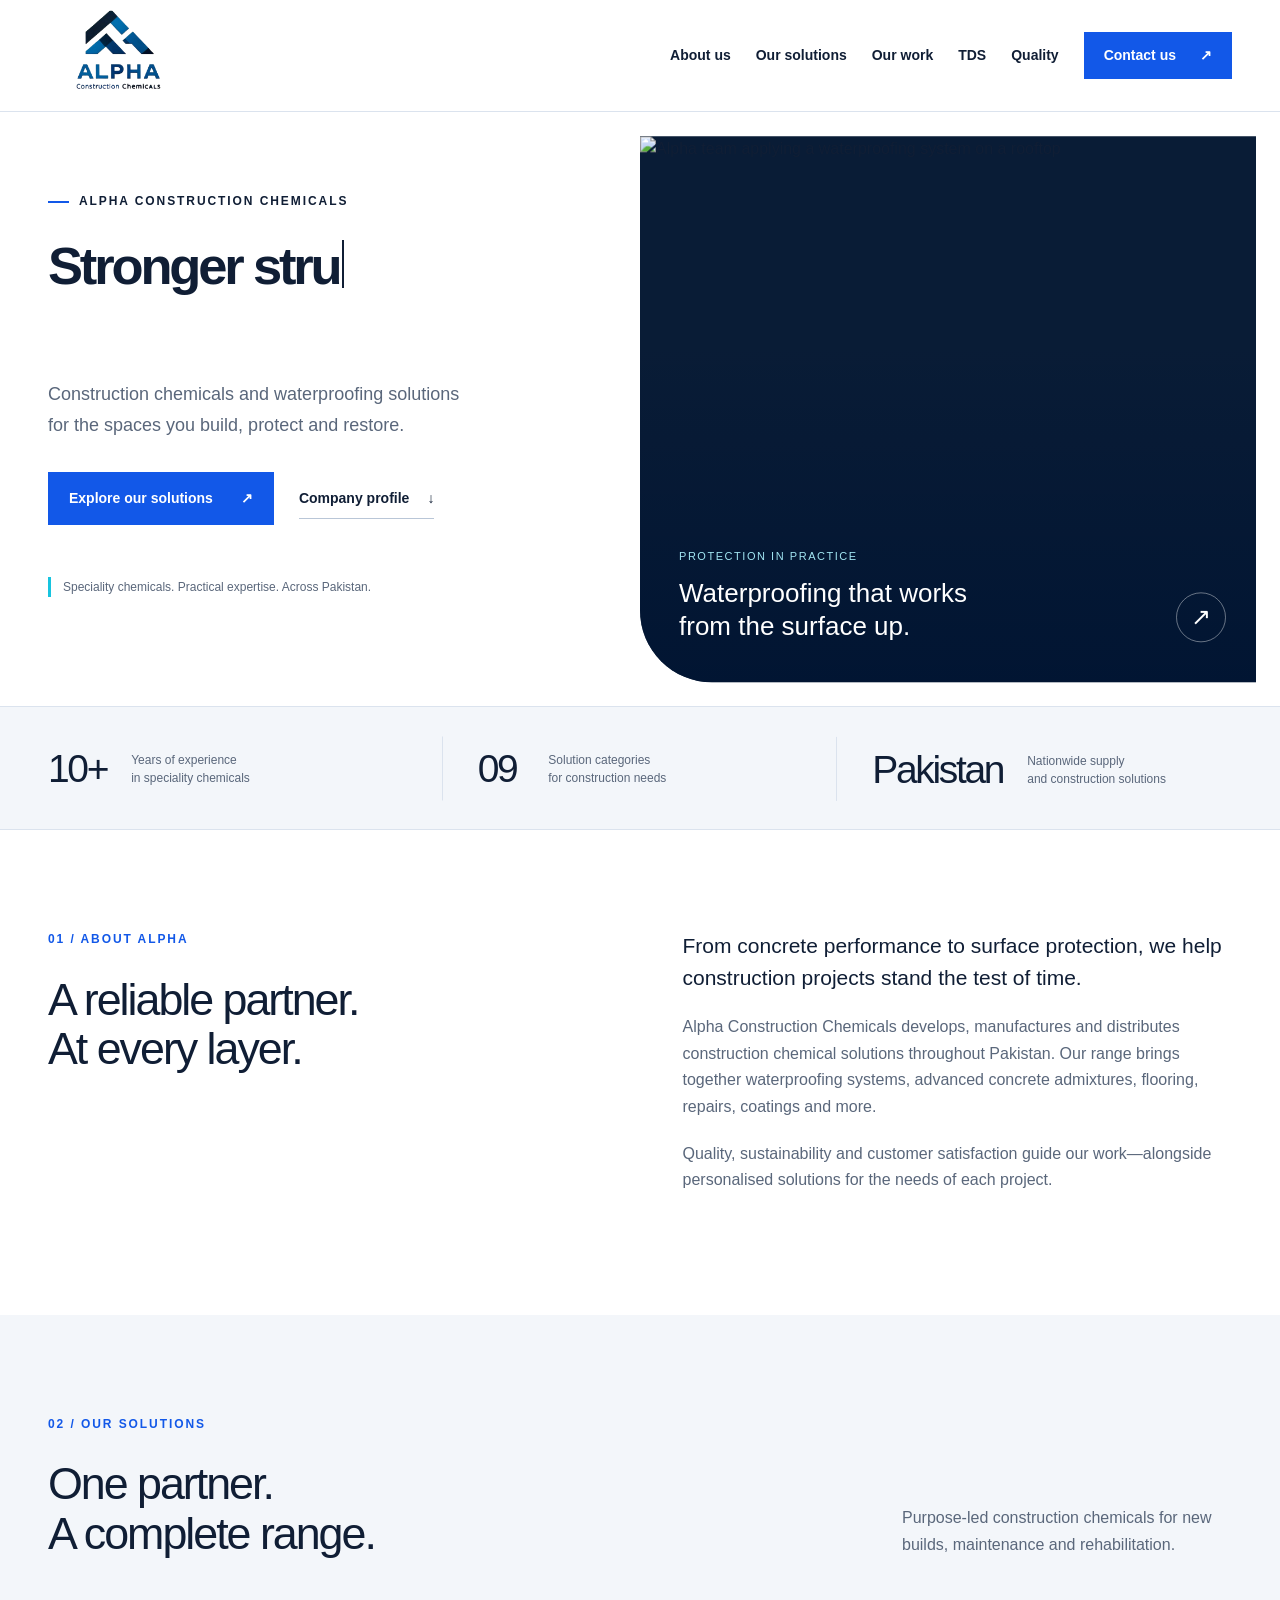
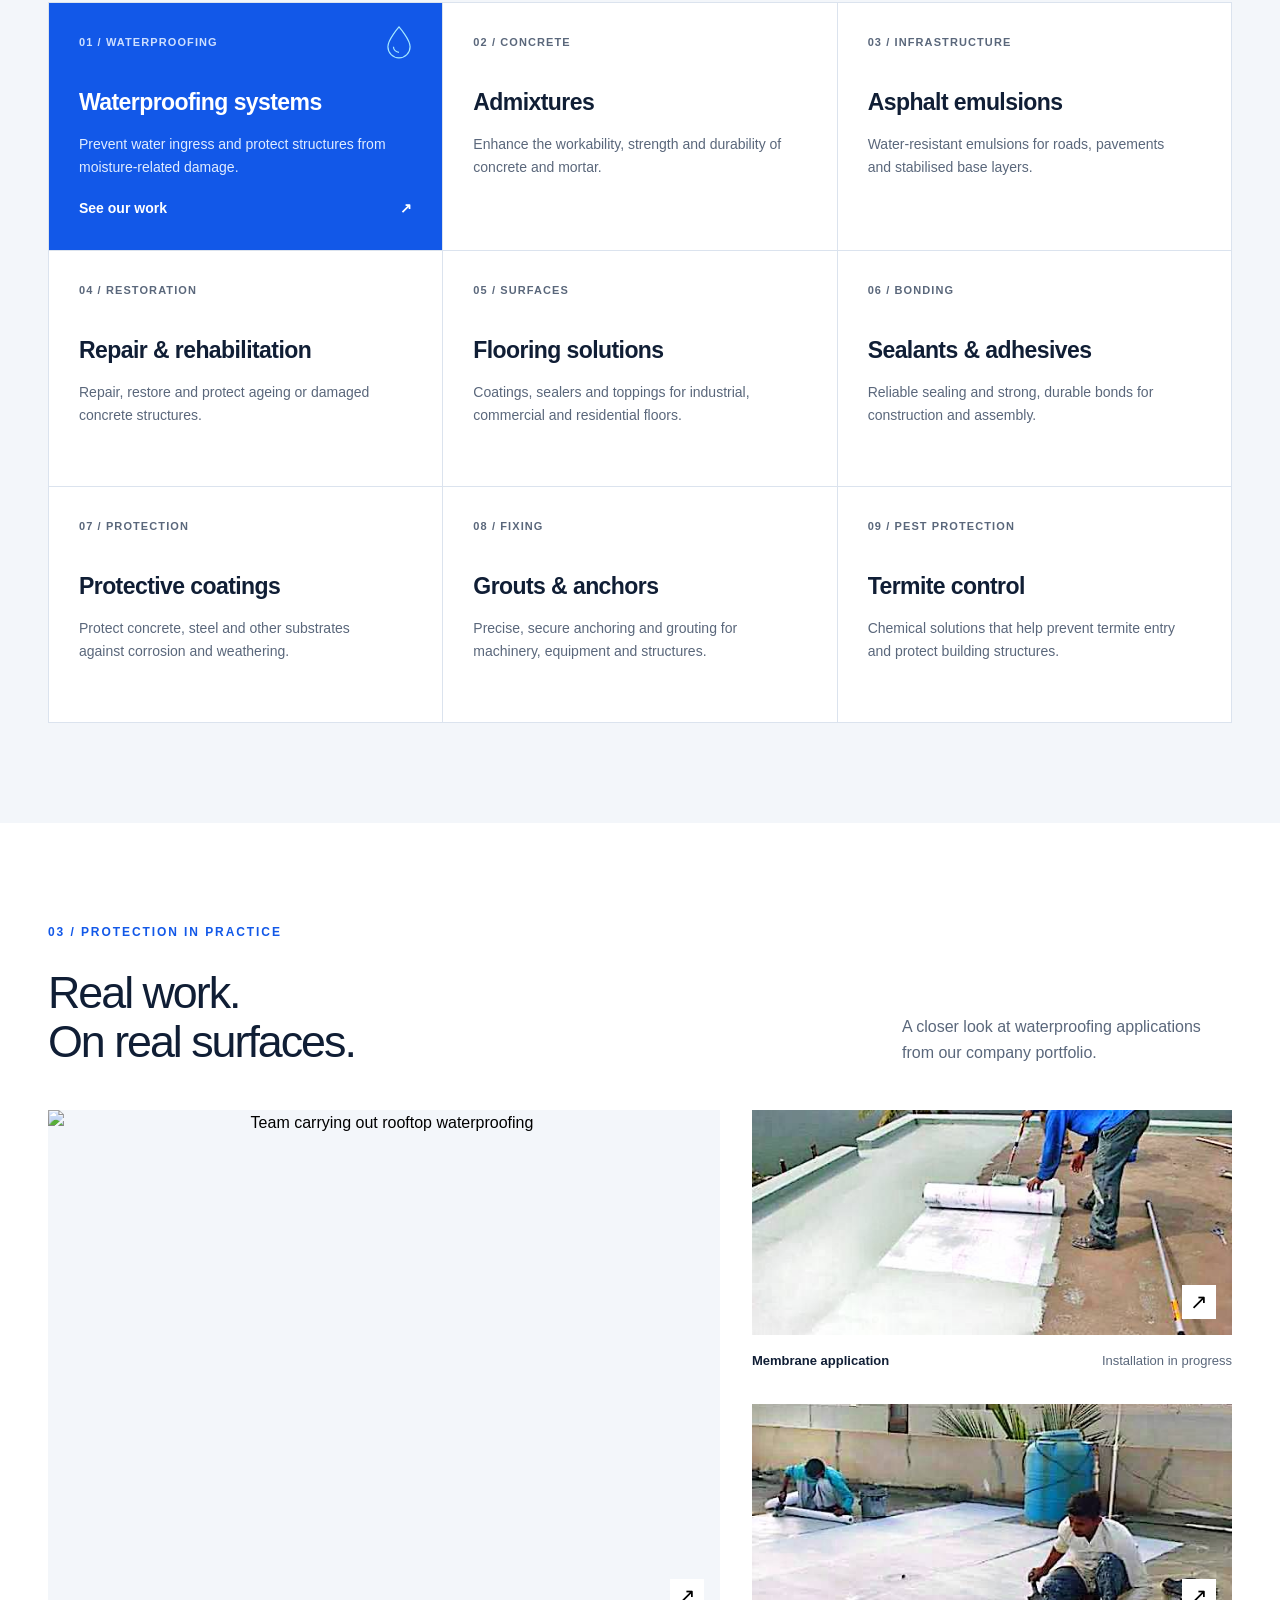
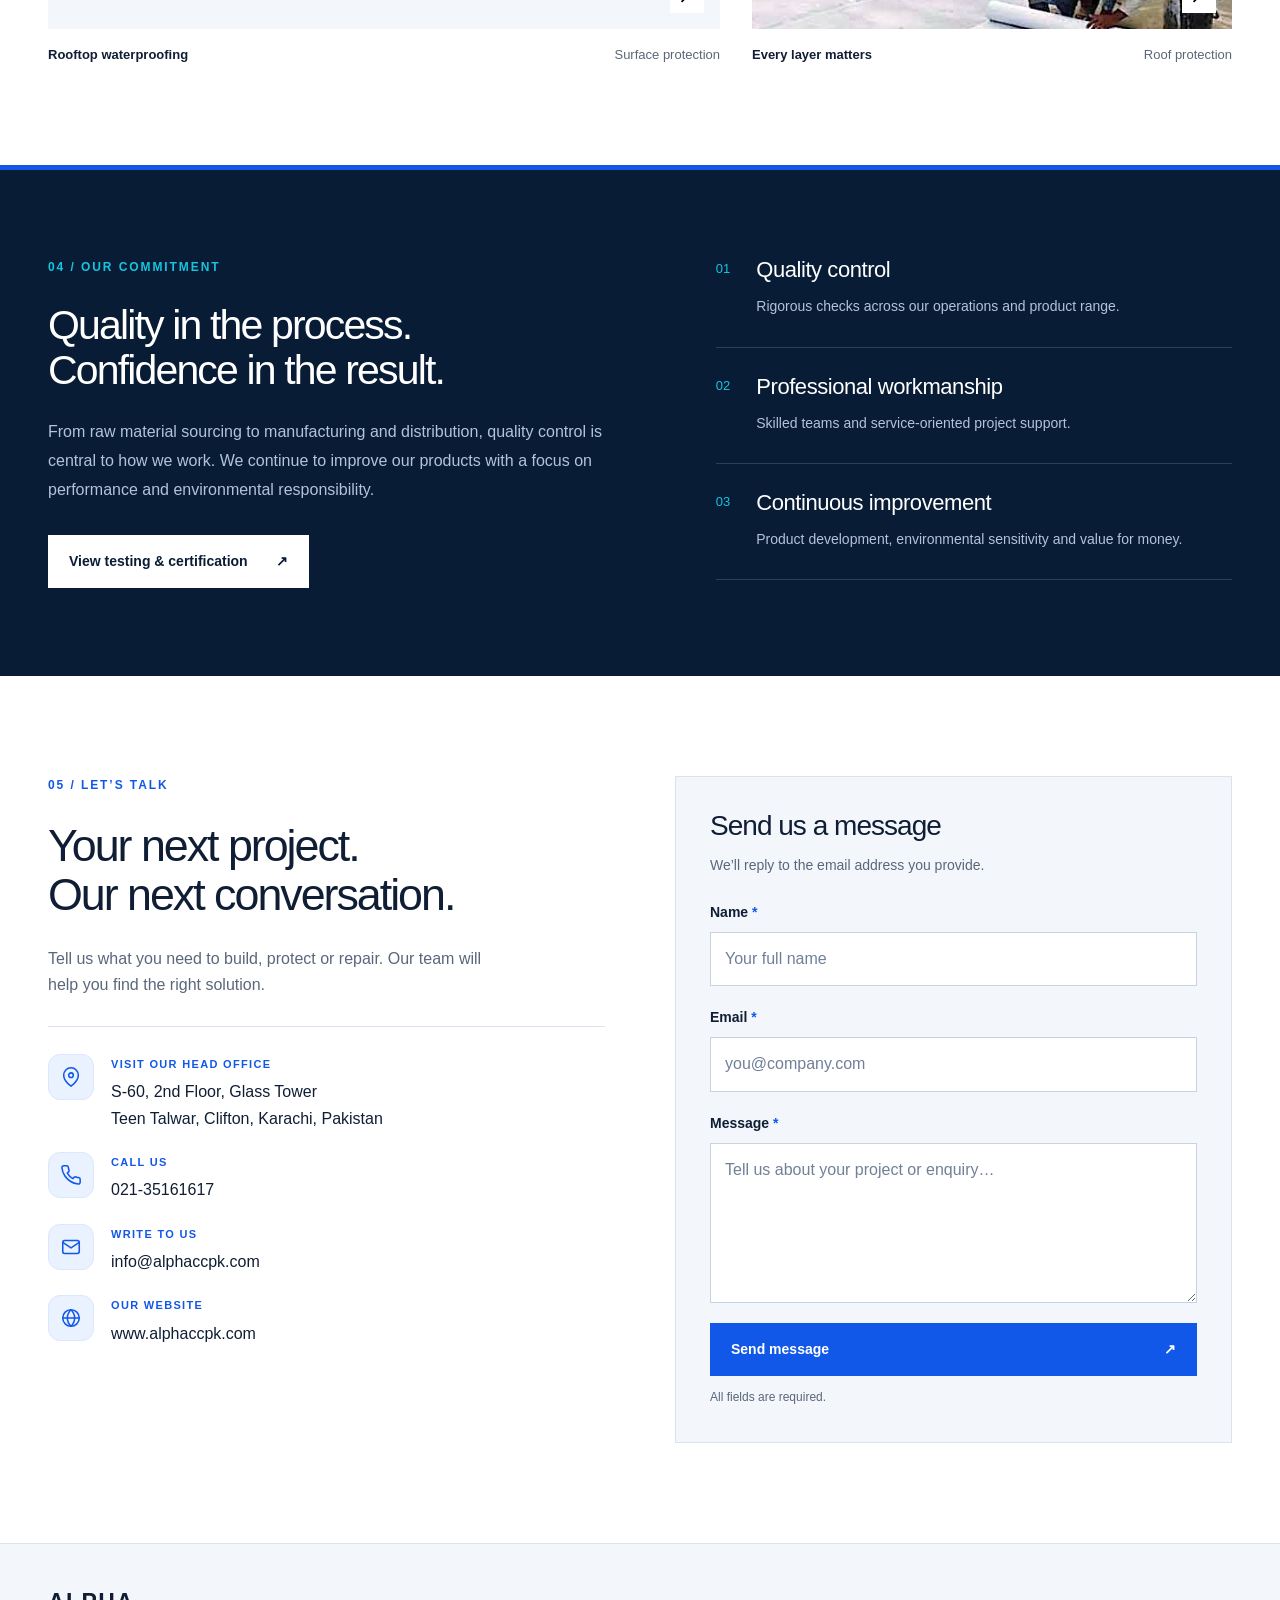
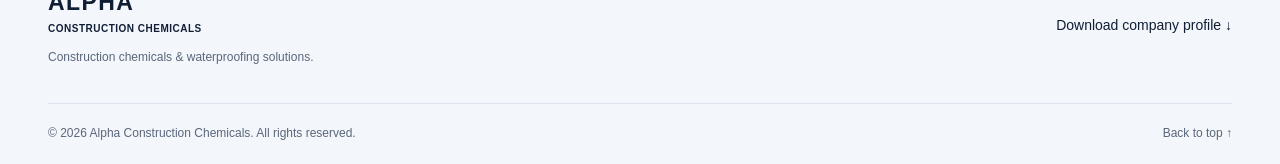
==== commit b641a64d: "Chages" ====
--- a/index.html
+++ b/index.html
@@ -19,7 +19,7 @@
     <a class="skip" href="#main">Skip to content</a>
     <header class="header">
         <div class="wrap nav-wrap"><a href="#home" class="brand" aria-label="Alpha Construction Chemicals home"><img
-                    src="assets/logo.png" alt="Alpha Construction Chemicals" width="140" height="88"></a><button
+                    src="logo.png" alt="Alpha Construction Chemicals" width="140" height="88"></a><button
                 class="menu-toggle" aria-controls="nav" aria-expanded="false">Menu <span
                     aria-hidden="true">☰</span></button>
             <nav id="nav" aria-label="Main navigation"><a href="#about">About us</a><a href="#solutions">Our
@@ -35,7 +35,7 @@
                 <h1>Stronger structures<br><em>Lasting protection   </em></h1>
                 <p>Construction chemicals and waterproofing solutions for the spaces you build, protect and restore.</p>
                 <div class="actions"><a class="button primary" href="#solutions">Explore our solutions <span
-                            aria-hidden="true">↗</span></a><a class="text-link" href="assets/alpha-company-profile.pdf"
+                            aria-hidden="true">↗</span></a><a class="text-link" href="alpha-company-profile.pdf"
                         download>Company profile <span aria-hidden="true">↓</span></a></div>
                 <div class="hero-note"><span class="tiny-line"></span> Speciality chemicals. Practical expertise. Across
                     Pakistan.</div>
@@ -147,14 +147,14 @@
                 </figure>
                 <figure><button class="photo-button" data-photo="assets/project-2.jpeg"
                         data-caption="Waterproofing membrane installation"
-                        aria-label="Enlarge membrane installation photograph"><img src="assets/project-2.jpeg"
+                        aria-label="Enlarge membrane installation photograph"><img src="project-2.jpeg"
                             loading="lazy" alt="Worker installing a waterproofing membrane with a roller"><span
                             class="enlarge" aria-hidden="true">↗</span></button>
                     <figcaption><strong>Membrane application</strong><span>Installation in progress</span></figcaption>
                 </figure>
                 <figure><button class="photo-button" data-photo="assets/project-1.jpeg"
                         data-caption="Roof membrane preparation and application"
-                        aria-label="Enlarge roof membrane photograph"><img src="assets/project-1.jpeg" loading="lazy"
+                        aria-label="Enlarge roof membrane photograph"><img src="project-1.jpeg" loading="lazy"
                             alt="Workers preparing and applying roof waterproofing sheets"><span class="enlarge"
                             aria-hidden="true">↗</span></button>
                     <figcaption><strong>Every layer matters</strong><span>Roof protection</span></figcaption>
@@ -273,7 +273,7 @@
                 reserved.</span><a href="#home">Back to top ↑</a></div>
     </footer>
     <dialog id="photo-dialog" aria-label="Project photo"><button class="dialog-close"
-            aria-label="Close enlarged photo">✕</button><img id="dialog-image" src="assets/project-3.jpeg" alt="">
+            aria-label="Close enlarged photo">✕</button><img id="dialog-image" src="project-3.jpeg" alt="">
         <p id="dialog-caption"></p>
     </dialog>
 </body>
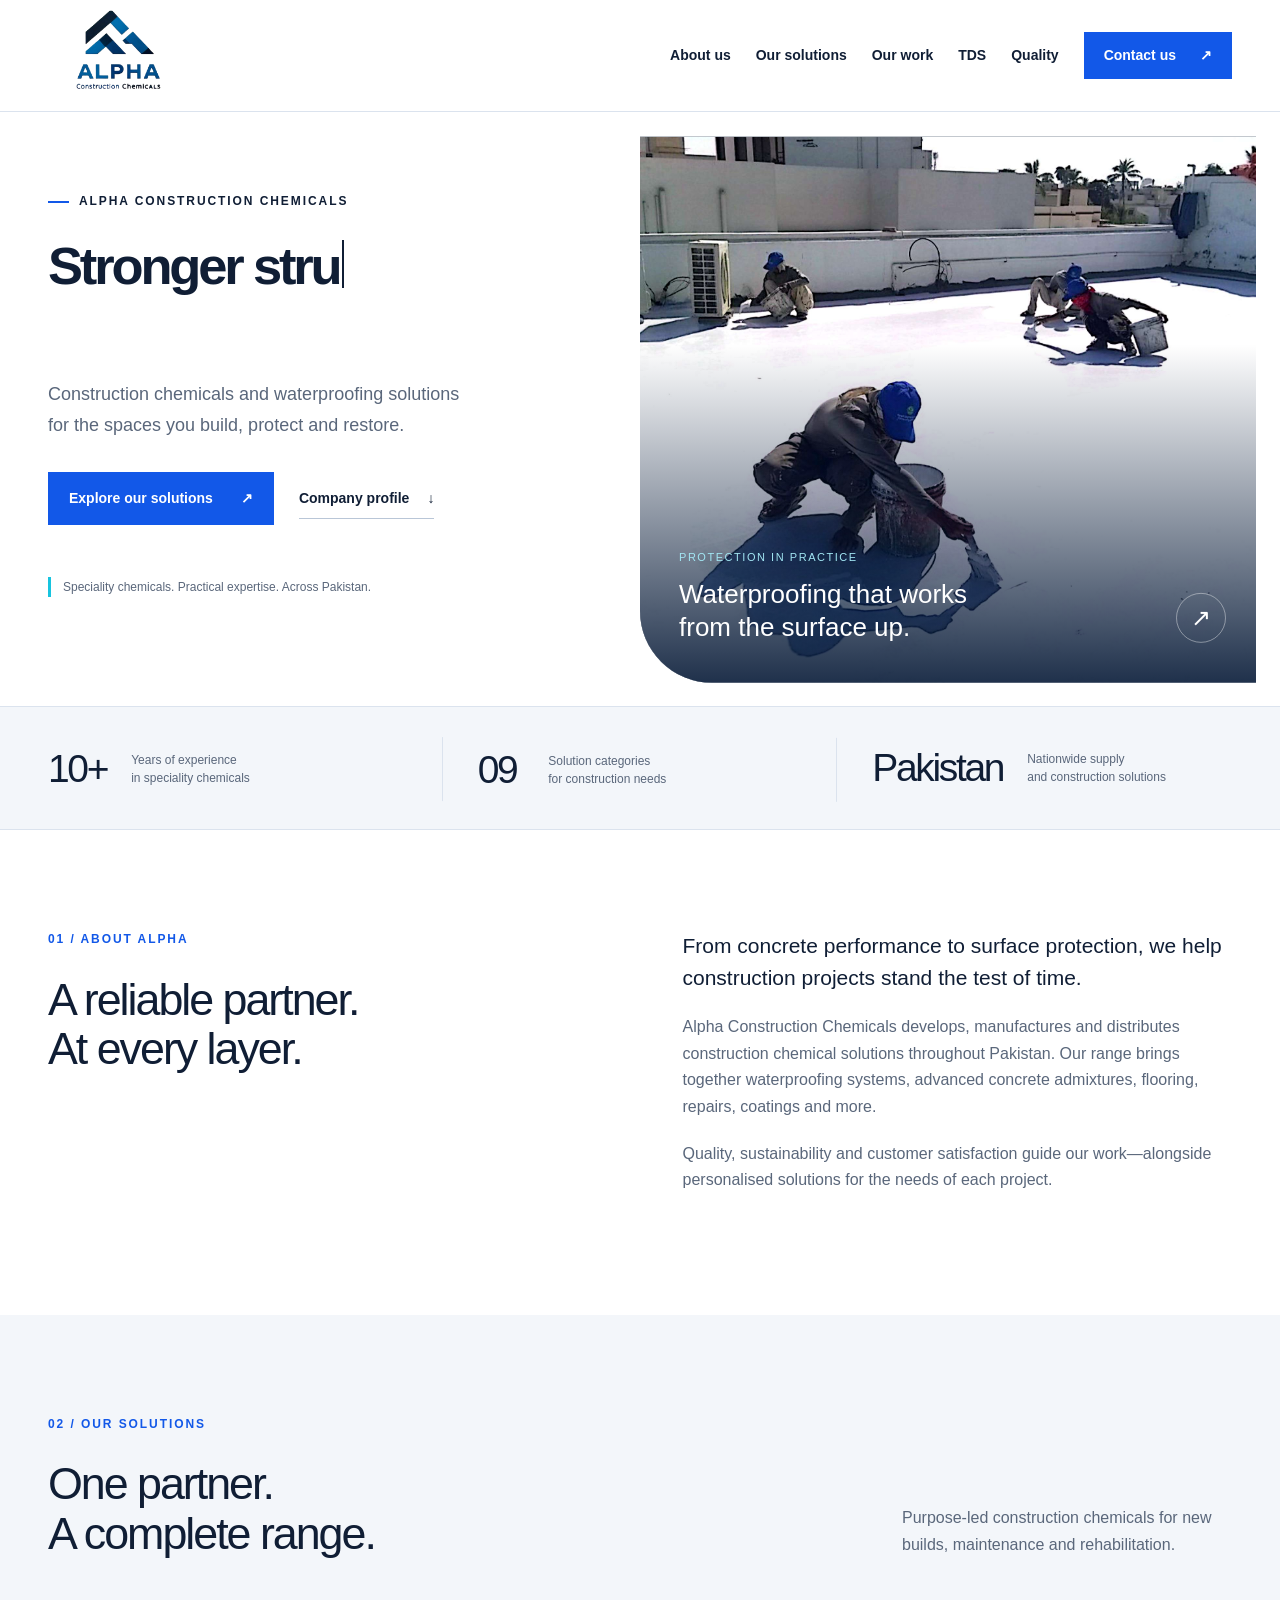
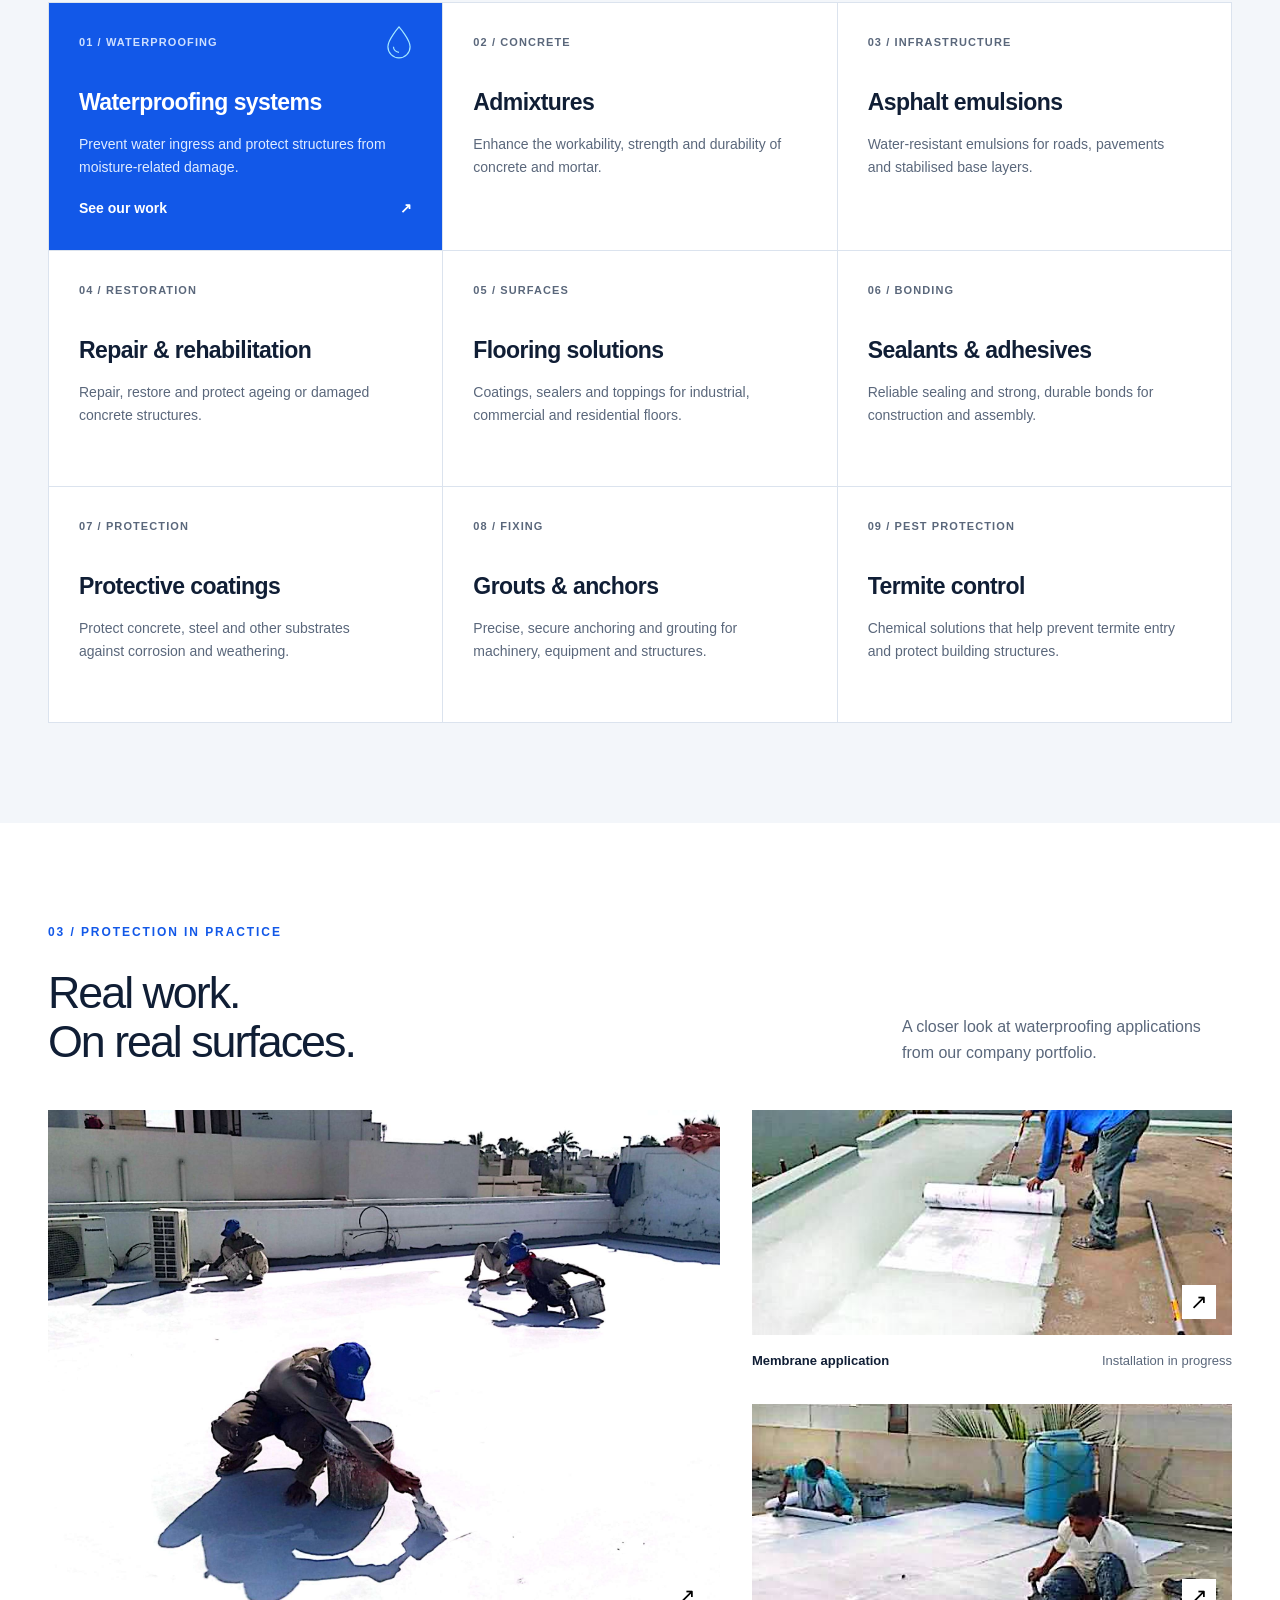
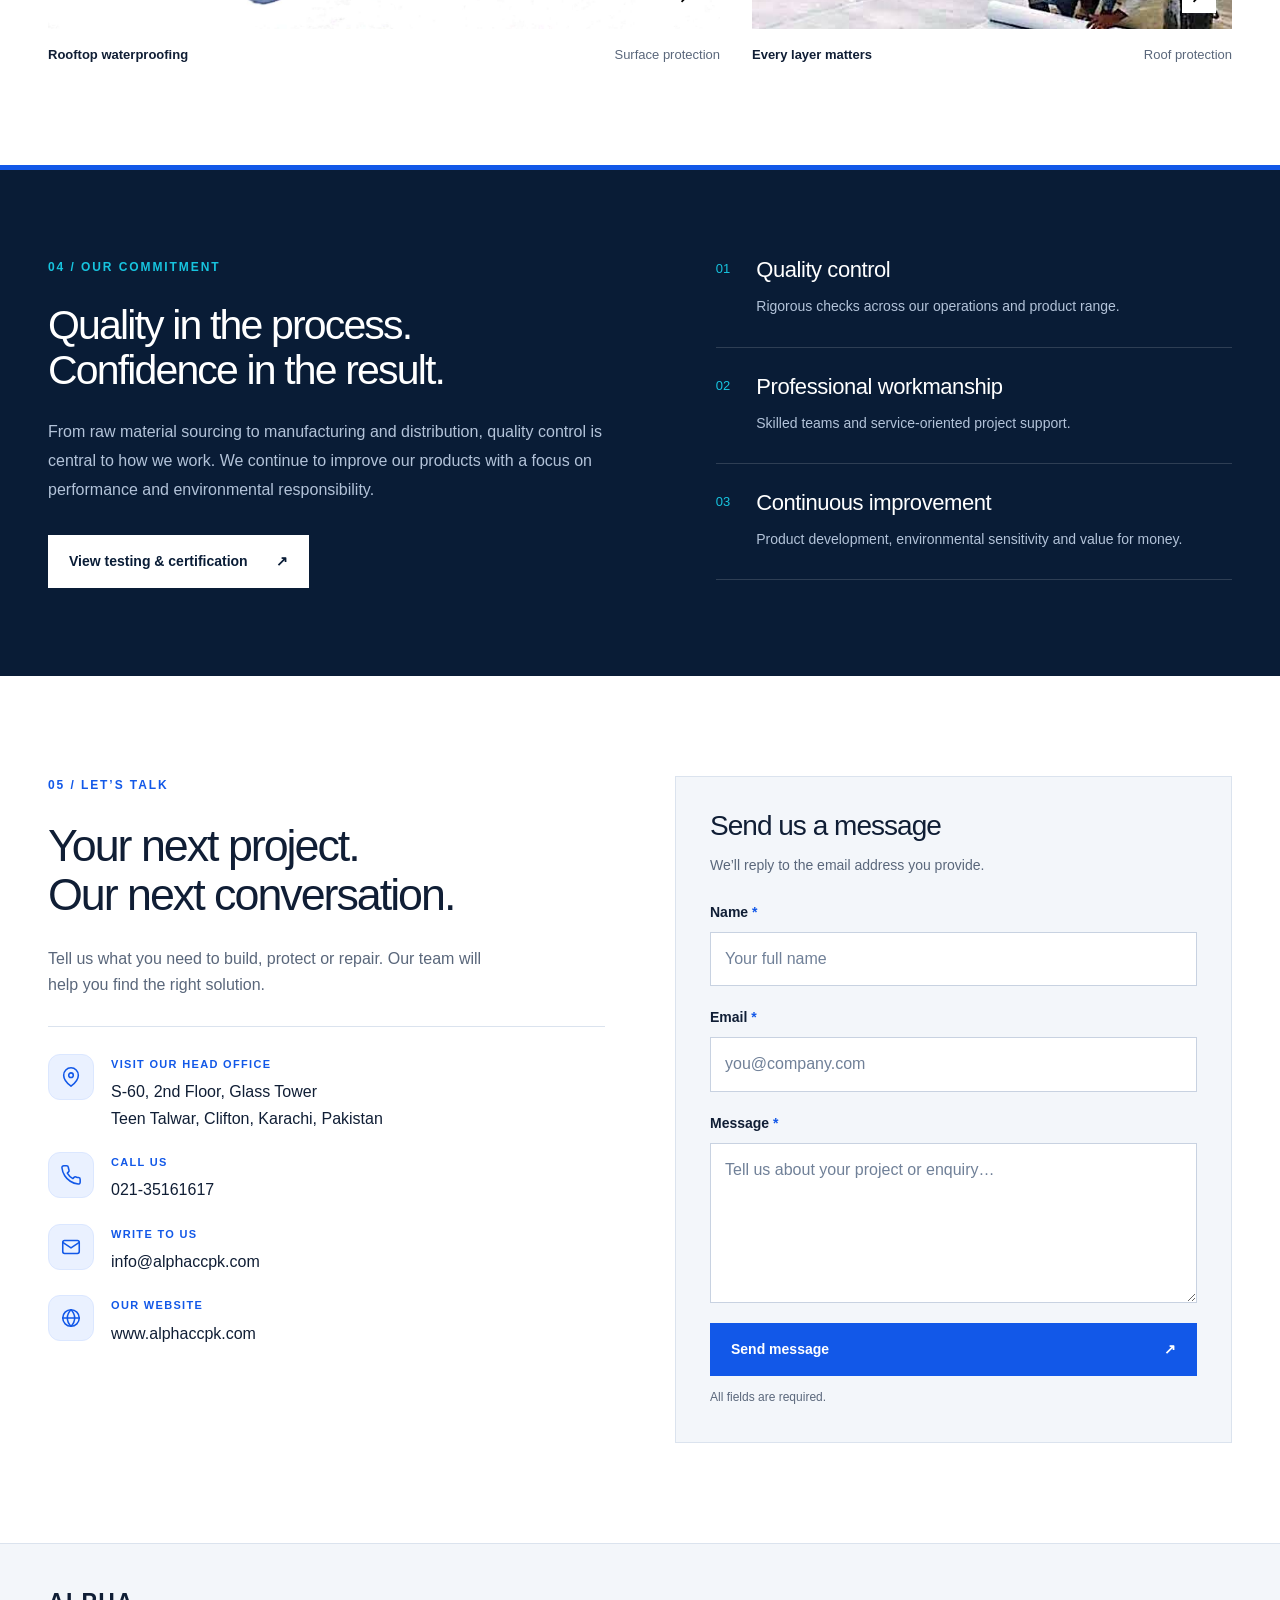
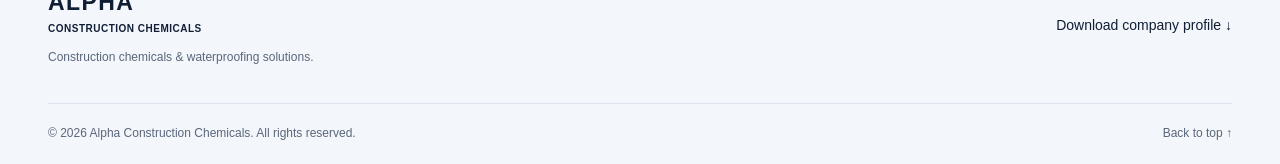
==== commit 0e691a99: "Some more changes" ====
--- a/index.html
+++ b/index.html
@@ -40,7 +40,7 @@
                 <div class="hero-note"><span class="tiny-line"></span> Speciality chemicals. Practical expertise. Across
                     Pakistan.</div>
             </div>
-            <div class="hero-visual"><img src="assets/project-3.jpeg"
+            <div class="hero-visual"><img src="project-3.jpeg"
                     alt="Alpha team applying a waterproofing system on a rooftop" fetchpriority="high">
                 <div class="image-shade"></div>
                 <div class="image-label"><span>PROTECTION IN PRACTICE</span><strong>Waterproofing that works<br>from the
@@ -138,21 +138,21 @@
                 <p>A closer look at waterproofing applications from our company portfolio.</p>
             </div>
             <div class="gallery">
-                <figure class="gallery-main"><button class="photo-button" data-photo="assets/project-3.jpeg"
+                <figure class="gallery-main"><button class="photo-button" data-photo="project-3.jpeg"
                         data-caption="Rooftop waterproofing application"
-                        aria-label="Enlarge rooftop waterproofing photograph"><img src="assets/project-3.jpeg"
+                        aria-label="Enlarge rooftop waterproofing photograph"><img src="project-3.jpeg"
                             loading="lazy" alt="Team carrying out rooftop waterproofing"><span class="enlarge"
                             aria-hidden="true">↗</span></button>
                     <figcaption><strong>Rooftop waterproofing</strong><span>Surface protection</span></figcaption>
                 </figure>
-                <figure><button class="photo-button" data-photo="assets/project-2.jpeg"
+                <figure><button class="photo-button" data-photo="project-2.jpeg"
                         data-caption="Waterproofing membrane installation"
                         aria-label="Enlarge membrane installation photograph"><img src="project-2.jpeg"
                             loading="lazy" alt="Worker installing a waterproofing membrane with a roller"><span
                             class="enlarge" aria-hidden="true">↗</span></button>
                     <figcaption><strong>Membrane application</strong><span>Installation in progress</span></figcaption>
                 </figure>
-                <figure><button class="photo-button" data-photo="assets/project-1.jpeg"
+                <figure><button class="photo-button" data-photo="project-1.jpeg"
                         data-caption="Roof membrane preparation and application"
                         aria-label="Enlarge roof membrane photograph"><img src="project-1.jpeg" loading="lazy"
                             alt="Workers preparing and applying roof waterproofing sheets"><span class="enlarge"
@@ -169,7 +169,7 @@
                     <h2>Quality in the process.<br>Confidence in the result.</h2>
                     <p>From raw material sourcing to manufacturing and distribution, quality control is central to how
                         we work. We continue to improve our products with a focus on performance and environmental
-                        responsibility.</p><a class="button light" href="assets/alpha-company-profile.pdf#page=11"
+                        responsibility.</p><a class="button light" href="alpha-company-profile.pdf#page=11"
                         target="_blank" rel="noopener">View testing & certification <span
                             aria-hidden="true">↗</span></a>
                 </div>
@@ -267,7 +267,7 @@
         <div class="wrap footer-main">
             <div><strong>ALPHA<span> CONSTRUCTION CHEMICALS</span></strong>
                 <p>Construction chemicals & waterproofing solutions.</p>
-            </div><a href="assets/alpha-company-profile.pdf" download>Download company profile ↓</a>
+            </div><a href="alpha-company-profile.pdf" download>Download company profile ↓</a>
         </div>
         <div class="wrap footer-bottom"><span>© <span id="year">2026</span> Alpha Construction Chemicals. All rights
                 reserved.</span><a href="#home">Back to top ↑</a></div>
